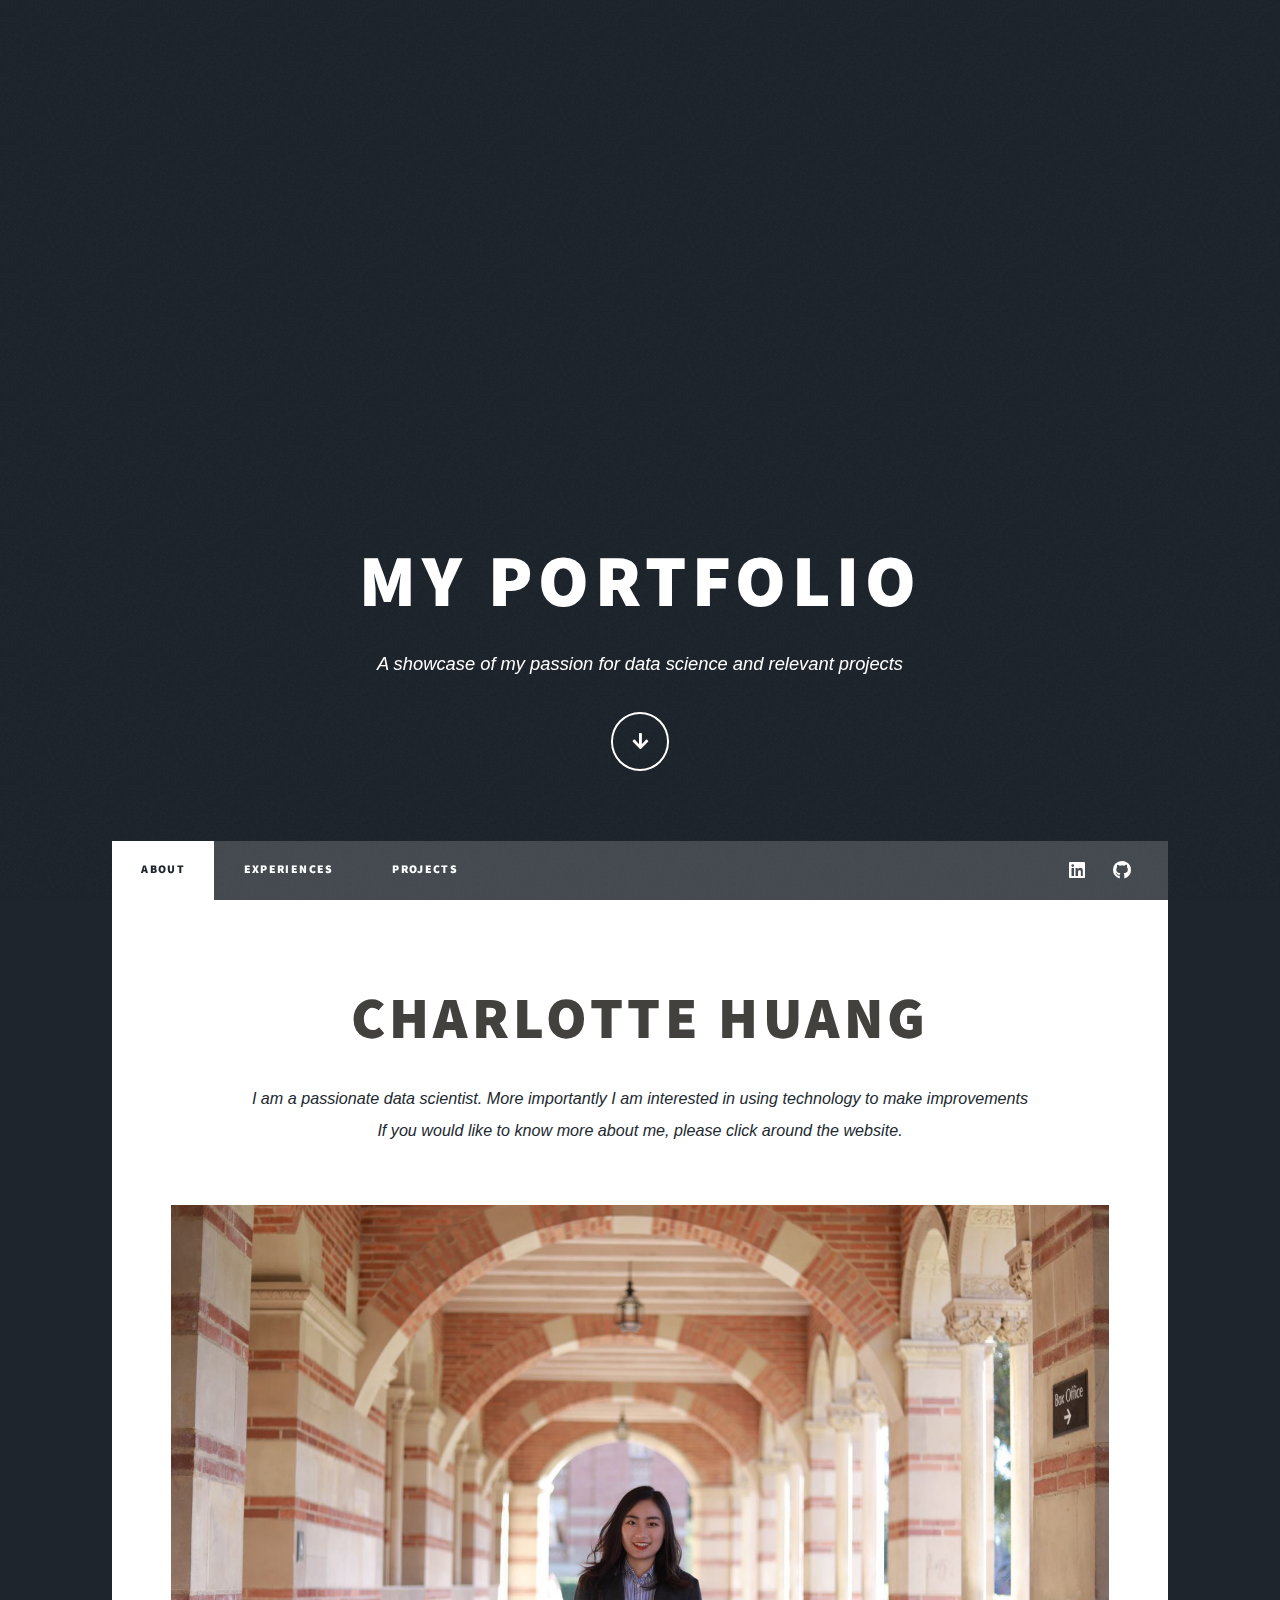
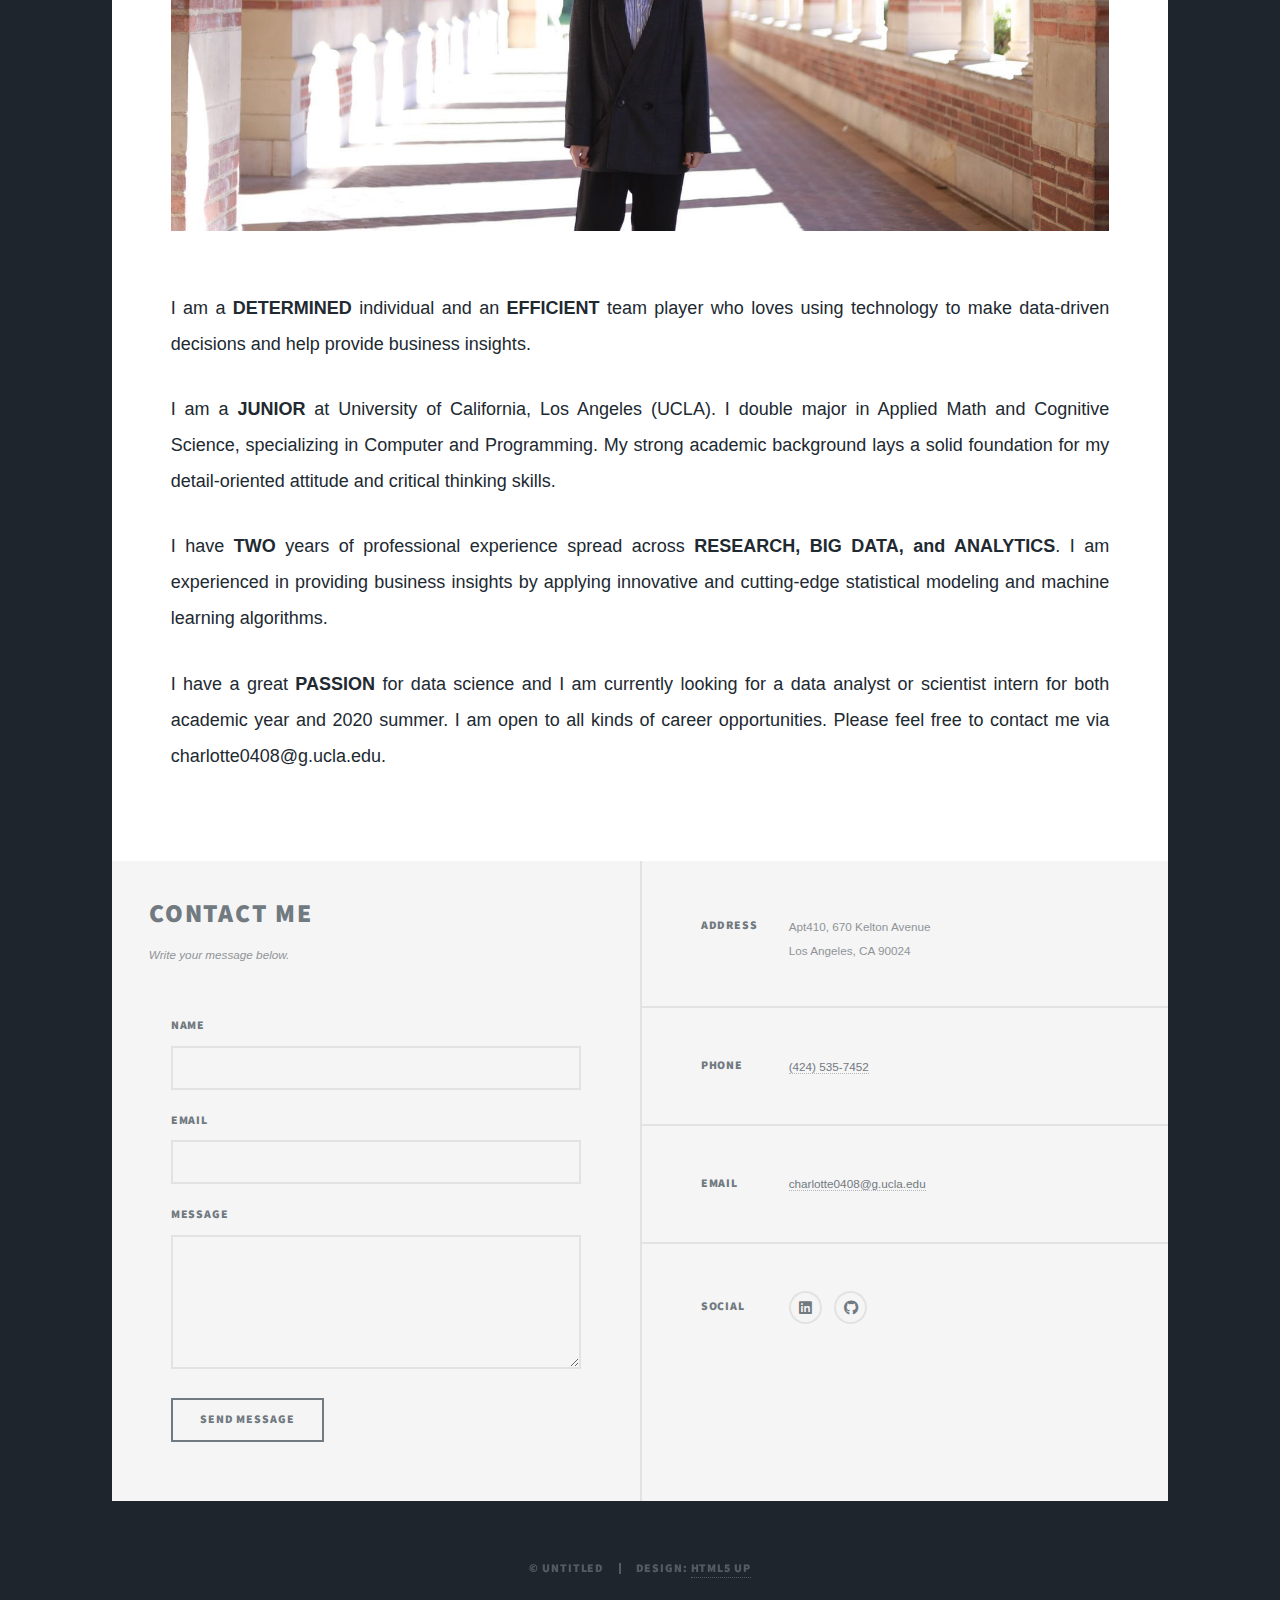
==== index.html @ 47ed9ef9 "Add files via upload" ====
<!DOCTYPE HTML>
<!--
	Massively by HTML5 UP
	html5up.net | @ajlkn
	Free for personal and commercial use under the CCA 3.0 license (html5up.net/license)
-->
<html>
	<head>
		<title>Resume by Charlotte Huang</title>
		<meta charset="utf-8" />
		<meta name="viewport" content="width=device-width, initial-scale=1, user-scalable=no" />
		<link rel="stylesheet" href="assets/css/main.css" />
		<noscript><link rel="stylesheet" href="assets/css/noscript.css" /></noscript>
	</head>
	<body class="is-preload">

		<!-- Wrapper -->
        <div id="wrapper" class="fade-in">

            <!-- Intro -->
            <div id="intro">
                <h1>My Portfolio</h1>
                <p>A showcase of my passion for data science and relevant projects </p>
                <ul class="actions">
                    <li><a href="#header" class="button icon solid solo fa-arrow-down scrolly">Continue</a></li>
                </ul>
            </div>

            <!-- Header -->
            <header id="header">
                <a href="index.html" class="logo">Resume</a>
            </header>

            <!-- Nav -->
            <nav id="nav">
                <ul class="links">
                    <li class="active"><a href="index.html">About</a></li>
                    <li><a href="elements.html">Experiences</a></li>
                    <li><a href="generic.html">Projects</a></li>
                </ul>
                <ul class="icons">
                    <li><a href="https://www.linkedin.com/in/yihuan-huang-017616161/" class="icon brands fa-linkedin"><span class="label">LinkedIn</span></a></li>
                    <li><a href="https://github.com/charlotte0408" class="icon brands fa-github"><span class="label">GitHub</span></a></li>
                </ul>
            </nav>

            <!-- Main -->
                <div id="main">
                    
                    <!-- Post -->
                        <section class="post">
                            <header class="major">
                                <h1>Charlotte Huang</h1>
                                <p>I am a passionate data scientist. More importantly I am interested in using technology to make improvements<br />
                                If you would like to know more about me, please click around the website.
                                </p>
                                            
                            </header>
                            <div class="image main"><img src="images/pic01.jpg" alt="" /></div>
                            <p>I am a <strong>DETERMINED</strong> individual and an <strong>EFFICIENT</strong> team player who loves using technology to make data-driven decisions and help provide business insights.</p>
                            <p>I am a <strong>JUNIOR</strong> at University of California, Los Angeles (UCLA). I double major in Applied Math and Cognitive Science, specializing in Computer and Programming. My strong academic background lays a solid foundation for my detail-oriented attitude and critical thinking skills.</p>                     
                            <p>I have <strong>TWO</strong> years of professional experience spread across <strong>RESEARCH, BIG DATA, and ANALYTICS</strong>. I am experienced in providing business insights by applying innovative and cutting-edge statistical modeling and machine learning algorithms.</p>
                            <p>I have a great <strong>PASSION</strong> for data science and I am currently looking for a data analyst or scientist intern for both academic year and 2020 summer. I am open to all kinds of career opportunities. Please feel free to contact me via charlotte0408@g.ucla.edu.</p>
                        </section>

            </div>

				<!-- Footer -->
					<footer id="footer">
						<section>
							<form method="post" action="#">
								<div class="fields">
                                    <header>
                                        <h2>Contact Me</h2>
                                        <p>Write your message below.</p>
                                    </header>
									<div class="field">
										<label for="name">Name</label>
										<input type="text" name="name" id="name" />
									</div>
									<div class="field">
										<label for="email">Email</label>
										<input type="text" name="email" id="email" />
									</div>
									<div class="field">
										<label for="message">Message</label>
										<textarea name="message" id="message" rows="3"></textarea>
									</div>
								</div>
								<ul class="actions">
									<li><input type="submit" value="Send Message" /></li>
								</ul>
							</form>
						</section>
						<section class="split contact">
							<section class="alt">
								<h3>Address</h3>
								<p>Apt410, 670 Kelton Avenue<br />
								Los Angeles, CA 90024</p>
							</section>
							<section>
								<h3>Phone</h3>
								<p><a href="#">(424) 535-7452</a></p>
							</section>
							<section>
								<h3>Email</h3>
								<p><a href="#">charlotte0408@g.ucla.edu</a></p>
							</section>
							<section>
								<h3>Social</h3>
								<ul class="icons alt">
									<li><a href="https://www.linkedin.com/in/yihuan-huang-017616161/" class="icon brands fa-linkedin"><span class="label">LinkedIn</span></a></li>
									<li><a href="https://github.com/charlotte0408" class="icon brands alt fa-github"><span class="label">GitHub</span></a></li>
								</ul>
							</section>
						</section>
					</footer>

				<!-- Copyright -->
					<div id="copyright">
						<ul><li>&copy; Untitled</li><li>Design: <a href="https://html5up.net">HTML5 UP</a></li></ul>
					</div>

			</div>

		<!-- Scripts -->
			<script src="assets/js/jquery.min.js"></script>
			<script src="assets/js/jquery.scrollex.min.js"></script>
			<script src="assets/js/jquery.scrolly.min.js"></script>
			<script src="assets/js/browser.min.js"></script>
			<script src="assets/js/breakpoints.min.js"></script>
			<script src="assets/js/util.js"></script>
			<script src="assets/js/main.js"></script>

	</body>
</html>
---- assets/css/main.css ----
@import url(fontawesome-all.min.css);
@import url("https://fonts.googleapis.com/css?family=Merriweather:300,700,300italic,700italic|Source+Sans+Pro:900");

/*
	Massively by HTML5 UP
	html5up.net | @ajlkn
	Free for personal and commercial use under the CCA 3.0 license (html5up.net/license)
*/

html, body, div, span, applet, object,
iframe, h1, h2, h3, h4, h5, h6, p, blockquote,
pre, a, abbr, acronym, address, big, cite,
code, del, dfn, em, img, ins, kbd, q, s, samp,
small, strike, strong, sub, sup, tt, var, b,
u, i, center, dl, dt, dd, ol, ul, li, fieldset,
form, label, legend, table, caption, tbody,
tfoot, thead, tr, th, td, article, aside,
canvas, details, embed, figure, figcaption,
footer, header, hgroup, menu, nav, output, ruby,
section, summary, time, mark, audio, video {
	margin: 0;
	padding: 0;
	border: 0;
	font-size: 100%;
	font: inherit;
	vertical-align: baseline;}

article, aside, details, figcaption, figure,
footer, header, hgroup, menu, nav, section {
	display: block;}

body {
	line-height: 1;
}

ol, ul {
	list-style: none;
}

blockquote, q {
	quotes: none;
}

	blockquote:before, blockquote:after, q:before, q:after {
		content: '';
		content: none;
	}

table {
	border-collapse: collapse;
	border-spacing: 0;
}

body {
	-webkit-text-size-adjust: none;
}

mark {
	background-color: transparent;
	color: inherit;
}

input::-moz-focus-inner {
	border: 0;
	padding: 0;
}

input, select, textarea {
	-moz-appearance: none;
	-webkit-appearance: none;
	-ms-appearance: none;
	appearance: none;
}

/* Basic */

	@-ms-viewport {
		width: device-width;
	}

	body {
		-ms-overflow-style: scrollbar;
	}

	@media screen and (max-width: 480px) {

		html, body {
			min-width: 320px;
		}

	}

	html {
		box-sizing: border-box;
	}

	*, *:before, *:after {
		box-sizing: inherit;
	}

	body {
		background-color: #1e252d;
	}

		body.is-preload *, body.is-preload *:before, body.is-preload *:after {
			-moz-animation: none !important;
			-webkit-animation: none !important;
			-ms-animation: none !important;
			animation: none !important;
			-moz-transition: none !important;
			-webkit-transition: none !important;
			-ms-transition: none !important;
			transition: none !important;
		}

/* Type */

	html {
		font-size: 18pt;
        font-family: 'sans-serif'
	}

		@media screen and (max-width: 1680px) {

			html {
				font-size: 12pt;
			}

		}

		@media screen and (max-width: 1280px) {

			html {
				font-size: 11pt;
			}

		}

		@media screen and (max-width: 360px) {

			html {
				font-size: 10pt;
			}

		}

	body {
		color: #212931;
	}

body, input, select, textarea {
    font-family: 'Trebuchet MS', 'Lucida Sans Unicode', 'Lucida Grande', 'Lucida Sans', Arial, sans-serif;
    font-weight: 300;
    font-size: large;
    line-height: 2
}

	a {
		-moz-transition: color 0.2s ease-in-out, background-color 0.2s ease-in-out, border-color 0.2s ease-in-out, box-shadow 0.2s ease-in-out;
		-webkit-transition: color 0.2s ease-in-out, background-color 0.2s ease-in-out, border-color 0.2s ease-in-out, box-shadow 0.2s ease-in-out;
		-ms-transition: color 0.2s ease-in-out, background-color 0.2s ease-in-out, border-color 0.2s ease-in-out, box-shadow 0.2s ease-in-out;
		transition: color 0.2s ease-in-out, background-color 0.2s ease-in-out, border-color 0.2s ease-in-out, box-shadow 0.2s ease-in-out;
		border-bottom: dotted 1px;
		text-decoration: none;
	}

		a:hover {
			border-bottom-color: transparent;
		}

	strong, b {
		font-weight: 600;
	}

	em, i {
		font-style: italic;
	}

	p {
		text-align: justify;
		margin: 0 0 2rem 0;
	}

	h1, h2, h3, h4, h5, h6 {
		font-family: "Source Sans Pro", Helvetica, sans-serif;
		font-weight: 900;
		line-height: 1;
		letter-spacing: 0.075em;
		text-transform: uppercase;
		margin: 0 0 1rem 0;
	}

		h1 a, h2 a, h3 a, h4 a, h5 a, h6 a {
			border-bottom: 0;
			color: inherit;
			text-decoration: none;
		}

	h1 {
		font-size: 4rem;
		line-height: 1.1;
		margin: 0 0 2rem 0;
	}

	h2 {
		font-size: 1.75rem;
		line-height: 1.3;
		margin: 0 0 1.5rem 0;
	}

    h3 {
        font-size: 1.25rem;
        margin: 0 0 1.5rem 0;
    }

	h4 {
		font-size: 1rem;
	}

	h5 {
		font-size: 0.9rem;
	}

	h6 {
		font-size: 0.8rem;
	}

	sub {
		font-size: 0.8rem;
		position: relative;
		top: 0.5rem;
	}

	sup {
		font-size: 0.8rem;
		position: relative;
		top: -0.5rem;
	}

	blockquote {
		border-left: solid 4px;
		font-style: italic;
		margin: 0 0 2rem 0;
		padding: 0.5rem 0 0.5rem 2rem;
	}

	code {
		border: solid 2px;
		font-family: "Courier New", monospace;
		font-size: 0.9rem;
		margin: 0 0.25rem;
		padding: 0.25rem 0.65rem;
	}

	pre {
		-webkit-overflow-scrolling: touch;
		font-family: "Courier New", monospace;
		font-size: 0.9rem;
		margin: 0 0 2rem 0;
	}

		pre code {
			display: block;
			line-height: 1.75;
			padding: 1rem 1.5rem;
			overflow-x: auto;
		}

	hr {
		border: 0;
		border-bottom: solid 2px;
		margin: 3rem 0;
	}

		hr.major {
			margin: 5rem 0;
		}

	.align-left {
		text-align: left;
	}

	.align-center {
		text-align: center;
	}

	.align-right {
		text-align: right;
	}

	input, select, textarea {
		color: #212931;
	}

	a {
		color: #212931;
		border-bottom-color: rgba(33, 41, 49, 0.5);
	}

		a:hover {
			border-bottom-color: transparent;
			color: #18bfef !important;
		}

	strong, b {
		color: #212931;
	}

	h1, h2, h3, h4, h5, h6 {
		color: #212931;
	}
blockquote {
    border-left-color: #eeeeee
}

	code {
		background: rgba(220, 220, 220, 0.25);
		border-color: #eeeeee;
	}

	hr {
		border-bottom-color: #eeeeee;
	}

/* Row */

	.row {
		display: flex;
		flex-wrap: wrap;
		box-sizing: border-box;
		align-items: stretch;
	}

		.row > * {
			box-sizing: border-box;
		}

		.row.gtr-uniform > * > :last-child {
			margin-bottom: 0;
		}

		.row.aln-left {
			justify-content: flex-start;
		}

		.row.aln-center {
			justify-content: center;
		}

		.row.aln-right {
			justify-content: flex-end;
		}

		.row.aln-top {
			align-items: flex-start;
		}

		.row.aln-middle {
			align-items: center;
		}

		.row.aln-bottom {
			align-items: flex-end;
		}

		.row > .imp {
			order: -1;
		}

		.row > .col-1 {
			width: 8.33333%;
		}

		.row > .off-1 {
			margin-left: 8.33333%;
		}

		.row > .col-2 {
			width: 16.66667%;
		}

		.row > .off-2 {
			margin-left: 16.66667%;
		}

		.row > .col-3 {
			width: 25%;
		}

		.row > .off-3 {
			margin-left: 25%;
		}

		.row > .col-4 {
			width: 33.33333%;
		}

		.row > .off-4 {
			margin-left: 33.33333%;
		}

		.row > .col-5 {
			width: 41.66667%;
		}

		.row > .off-5 {
			margin-left: 41.66667%;
		}

		.row > .col-6 {
			width: 50%;
		}

		.row > .off-6 {
			margin-left: 50%;
		}

		.row > .col-7 {
			width: 58.33333%;
		}

		.row > .off-7 {
			margin-left: 58.33333%;
		}

		.row > .col-8 {
			width: 66.66667%;
		}

		.row > .off-8 {
			margin-left: 66.66667%;
		}

		.row > .col-9 {
			width: 75%;
		}

		.row > .off-9 {
			margin-left: 75%;
		}

		.row > .col-10 {
			width: 83.33333%;
		}

		.row > .off-10 {
			margin-left: 83.33333%;
		}

		.row > .col-11 {
			width: 91.66667%;
		}

		.row > .off-11 {
			margin-left: 91.66667%;
		}

		.row > .col-12 {
			width: 100%;
		}

		.row > .off-12 {
			margin-left: 100%;
		}

		.row.gtr-0 {
			margin-top: 0;
			margin-left: 0rem;
		}

			.row.gtr-0 > * {
				padding: 0 0 0 0rem;
			}

			.row.gtr-0.gtr-uniform {
				margin-top: 0rem;
			}

				.row.gtr-0.gtr-uniform > * {
					padding-top: 0rem;
				}

		.row.gtr-25 {
			margin-top: 0;
			margin-left: -0.375rem;
		}

			.row.gtr-25 > * {
				padding: 0 0 0 0.375rem;
			}

			.row.gtr-25.gtr-uniform {
				margin-top: -0.375rem;
			}

				.row.gtr-25.gtr-uniform > * {
					padding-top: 0.375rem;
				}

		.row.gtr-50 {
			margin-top: 0;
			margin-left: -0.75rem;
		}

			.row.gtr-50 > * {
				padding: 0 0 0 0.75rem;
			}

			.row.gtr-50.gtr-uniform {
				margin-top: -0.75rem;
			}

				.row.gtr-50.gtr-uniform > * {
					padding-top: 0.75rem;
				}

		.row {
			margin-top: 0;
			margin-left: -1.5rem;
		}

			.row > * {
				padding: 0 0 0 1.5rem;
			}

			.row.gtr-uniform {
				margin-top: -1.5rem;
			}

				.row.gtr-uniform > * {
					padding-top: 1.5rem;
				}

		.row.gtr-150 {
			margin-top: 0;
			margin-left: -2.25rem;
		}

			.row.gtr-150 > * {
				padding: 0 0 0 2.25rem;
			}

			.row.gtr-150.gtr-uniform {
				margin-top: -2.25rem;
			}

				.row.gtr-150.gtr-uniform > * {
					padding-top: 2.25rem;
				}

		.row.gtr-200 {
			margin-top: 0;
			margin-left: -3rem;
		}

			.row.gtr-200 > * {
				padding: 0 0 0 3rem;
			}

			.row.gtr-200.gtr-uniform {
				margin-top: -3rem;
			}

				.row.gtr-200.gtr-uniform > * {
					padding-top: 3rem;
				}

		@media screen and (max-width: 1680px) {

			.row {
				display: flex;
				flex-wrap: wrap;
				box-sizing: border-box;
				align-items: stretch;
			}

				.row > * {
					box-sizing: border-box;
				}

				.row.gtr-uniform > * > :last-child {
					margin-bottom: 0;
				}

				.row.aln-left {
					justify-content: flex-start;
				}

				.row.aln-center {
					justify-content: center;
				}

				.row.aln-right {
					justify-content: flex-end;
				}

				.row.aln-top {
					align-items: flex-start;
				}

				.row.aln-middle {
					align-items: center;
				}

				.row.aln-bottom {
					align-items: flex-end;
				}

				.row > .imp-xlarge {
					order: -1;
				}

				.row > .col-1-xlarge {
					width: 8.33333%;
				}

				.row > .off-1-xlarge {
					margin-left: 8.33333%;
				}

				.row > .col-2-xlarge {
					width: 16.66667%;
				}

				.row > .off-2-xlarge {
					margin-left: 16.66667%;
				}

				.row > .col-3-xlarge {
					width: 25%;
				}

				.row > .off-3-xlarge {
					margin-left: 25%;
				}

				.row > .col-4-xlarge {
					width: 33.33333%;
				}

				.row > .off-4-xlarge {
					margin-left: 33.33333%;
				}

				.row > .col-5-xlarge {
					width: 41.66667%;
				}

				.row > .off-5-xlarge {
					margin-left: 41.66667%;
				}

				.row > .col-6-xlarge {
					width: 50%;
				}

				.row > .off-6-xlarge {
					margin-left: 50%;
				}

				.row > .col-7-xlarge {
					width: 58.33333%;
				}

				.row > .off-7-xlarge {
					margin-left: 58.33333%;
				}

				.row > .col-8-xlarge {
					width: 66.66667%;
				}

				.row > .off-8-xlarge {
					margin-left: 66.66667%;
				}

				.row > .col-9-xlarge {
					width: 75%;
				}

				.row > .off-9-xlarge {
					margin-left: 75%;
				}

				.row > .col-10-xlarge {
					width: 83.33333%;
				}

				.row > .off-10-xlarge {
					margin-left: 83.33333%;
				}

				.row > .col-11-xlarge {
					width: 91.66667%;
				}

				.row > .off-11-xlarge {
					margin-left: 91.66667%;
				}

				.row > .col-12-xlarge {
					width: 100%;
				}

				.row > .off-12-xlarge {
					margin-left: 100%;
				}

				.row.gtr-0 {
					margin-top: 0;
					margin-left: 0rem;
				}

					.row.gtr-0 > * {
						padding: 0 0 0 0rem;
					}

					.row.gtr-0.gtr-uniform {
						margin-top: 0rem;
					}

						.row.gtr-0.gtr-uniform > * {
							padding-top: 0rem;
						}

				.row.gtr-25 {
					margin-top: 0;
					margin-left: -0.375rem;
				}

					.row.gtr-25 > * {
						padding: 0 0 0 0.375rem;
					}

					.row.gtr-25.gtr-uniform {
						margin-top: -0.375rem;
					}

						.row.gtr-25.gtr-uniform > * {
							padding-top: 0.375rem;
						}

				.row.gtr-50 {
					margin-top: 0;
					margin-left: -0.75rem;
				}

					.row.gtr-50 > * {
						padding: 0 0 0 0.75rem;
					}

					.row.gtr-50.gtr-uniform {
						margin-top: -0.75rem;
					}

						.row.gtr-50.gtr-uniform > * {
							padding-top: 0.75rem;
						}

				.row {
					margin-top: 0;
					margin-left: -1.5rem;
				}

					.row > * {
						padding: 0 0 0 1.5rem;
					}

					.row.gtr-uniform {
						margin-top: -1.5rem;
					}

						.row.gtr-uniform > * {
							padding-top: 1.5rem;
						}

				.row.gtr-150 {
					margin-top: 0;
					margin-left: -2.25rem;
				}

					.row.gtr-150 > * {
						padding: 0 0 0 2.25rem;
					}

					.row.gtr-150.gtr-uniform {
						margin-top: -2.25rem;
					}

						.row.gtr-150.gtr-uniform > * {
							padding-top: 2.25rem;
						}

				.row.gtr-200 {
					margin-top: 0;
					margin-left: -3rem;
				}

					.row.gtr-200 > * {
						padding: 0 0 0 3rem;
					}

					.row.gtr-200.gtr-uniform {
						margin-top: -3rem;
					}

						.row.gtr-200.gtr-uniform > * {
							padding-top: 3rem;
						}

		}

		@media screen and (max-width: 1280px) {

			.row {
				display: flex;
				flex-wrap: wrap;
				box-sizing: border-box;
				align-items: stretch;
			}

				.row > * {
					box-sizing: border-box;
				}

				.row.gtr-uniform > * > :last-child {
					margin-bottom: 0;
				}

				.row.aln-left {
					justify-content: flex-start;
				}

				.row.aln-center {
					justify-content: center;
				}

				.row.aln-right {
					justify-content: flex-end;
				}

				.row.aln-top {
					align-items: flex-start;
				}

				.row.aln-middle {
					align-items: center;
				}

				.row.aln-bottom {
					align-items: flex-end;
				}

				.row > .imp-large {
					order: -1;
				}

				.row > .col-1-large {
					width: 8.33333%;
				}

				.row > .off-1-large {
					margin-left: 8.33333%;
				}

				.row > .col-2-large {
					width: 16.66667%;
				}

				.row > .off-2-large {
					margin-left: 16.66667%;
				}

				.row > .col-3-large {
					width: 25%;
				}

				.row > .off-3-large {
					margin-left: 25%;
				}

				.row > .col-4-large {
					width: 33.33333%;
				}

				.row > .off-4-large {
					margin-left: 33.33333%;
				}

				.row > .col-5-large {
					width: 41.66667%;
				}

				.row > .off-5-large {
					margin-left: 41.66667%;
				}

				.row > .col-6-large {
					width: 50%;
				}

				.row > .off-6-large {
					margin-left: 50%;
				}

				.row > .col-7-large {
					width: 58.33333%;
				}

				.row > .off-7-large {
					margin-left: 58.33333%;
				}

				.row > .col-8-large {
					width: 66.66667%;
				}

				.row > .off-8-large {
					margin-left: 66.66667%;
				}

				.row > .col-9-large {
					width: 75%;
				}

				.row > .off-9-large {
					margin-left: 75%;
				}

				.row > .col-10-large {
					width: 83.33333%;
				}

				.row > .off-10-large {
					margin-left: 83.33333%;
				}

				.row > .col-11-large {
					width: 91.66667%;
				}

				.row > .off-11-large {
					margin-left: 91.66667%;
				}

				.row > .col-12-large {
					width: 100%;
				}

				.row > .off-12-large {
					margin-left: 100%;
				}

				.row.gtr-0 {
					margin-top: 0;
					margin-left: 0rem;
				}

					.row.gtr-0 > * {
						padding: 0 0 0 0rem;
					}

					.row.gtr-0.gtr-uniform {
						margin-top: 0rem;
					}

						.row.gtr-0.gtr-uniform > * {
							padding-top: 0rem;
						}

				.row.gtr-25 {
					margin-top: 0;
					margin-left: -0.375rem;
				}

					.row.gtr-25 > * {
						padding: 0 0 0 0.375rem;
					}

					.row.gtr-25.gtr-uniform {
						margin-top: -0.375rem;
					}

						.row.gtr-25.gtr-uniform > * {
							padding-top: 0.375rem;
						}

				.row.gtr-50 {
					margin-top: 0;
					margin-left: -0.75rem;
				}

					.row.gtr-50 > * {
						padding: 0 0 0 0.75rem;
					}

					.row.gtr-50.gtr-uniform {
						margin-top: -0.75rem;
					}

						.row.gtr-50.gtr-uniform > * {
							padding-top: 0.75rem;
						}

				.row {
					margin-top: 0;
					margin-left: -1.5rem;
				}

					.row > * {
						padding: 0 0 0 1.5rem;
					}

					.row.gtr-uniform {
						margin-top: -1.5rem;
					}

						.row.gtr-uniform > * {
							padding-top: 1.5rem;
						}

				.row.gtr-150 {
					margin-top: 0;
					margin-left: -2.25rem;
				}

					.row.gtr-150 > * {
						padding: 0 0 0 2.25rem;
					}

					.row.gtr-150.gtr-uniform {
						margin-top: -2.25rem;
					}

						.row.gtr-150.gtr-uniform > * {
							padding-top: 2.25rem;
						}

				.row.gtr-200 {
					margin-top: 0;
					margin-left: -3rem;
				}

					.row.gtr-200 > * {
						padding: 0 0 0 3rem;
					}

					.row.gtr-200.gtr-uniform {
						margin-top: -3rem;
					}

						.row.gtr-200.gtr-uniform > * {
							padding-top: 3rem;
						}

		}

		@media screen and (max-width: 980px) {

			.row {
				display: flex;
				flex-wrap: wrap;
				box-sizing: border-box;
				align-items: stretch;
			}

				.row > * {
					box-sizing: border-box;
				}

				.row.gtr-uniform > * > :last-child {
					margin-bottom: 0;
				}

				.row.aln-left {
					justify-content: flex-start;
				}

				.row.aln-center {
					justify-content: center;
				}

				.row.aln-right {
					justify-content: flex-end;
				}

				.row.aln-top {
					align-items: flex-start;
				}

				.row.aln-middle {
					align-items: center;
				}

				.row.aln-bottom {
					align-items: flex-end;
				}

				.row > .imp-medium {
					order: -1;
				}

				.row > .col-1-medium {
					width: 8.33333%;
				}

				.row > .off-1-medium {
					margin-left: 8.33333%;
				}

				.row > .col-2-medium {
					width: 16.66667%;
				}

				.row > .off-2-medium {
					margin-left: 16.66667%;
				}

				.row > .col-3-medium {
					width: 25%;
				}

				.row > .off-3-medium {
					margin-left: 25%;
				}

				.row > .col-4-medium {
					width: 33.33333%;
				}

				.row > .off-4-medium {
					margin-left: 33.33333%;
				}

				.row > .col-5-medium {
					width: 41.66667%;
				}

				.row > .off-5-medium {
					margin-left: 41.66667%;
				}

				.row > .col-6-medium {
					width: 50%;
				}

				.row > .off-6-medium {
					margin-left: 50%;
				}

				.row > .col-7-medium {
					width: 58.33333%;
				}

				.row > .off-7-medium {
					margin-left: 58.33333%;
				}

				.row > .col-8-medium {
					width: 66.66667%;
				}

				.row > .off-8-medium {
					margin-left: 66.66667%;
				}

				.row > .col-9-medium {
					width: 75%;
				}

				.row > .off-9-medium {
					margin-left: 75%;
				}

				.row > .col-10-medium {
					width: 83.33333%;
				}

				.row > .off-10-medium {
					margin-left: 83.33333%;
				}

				.row > .col-11-medium {
					width: 91.66667%;
				}

				.row > .off-11-medium {
					margin-left: 91.66667%;
				}

				.row > .col-12-medium {
					width: 100%;
				}

				.row > .off-12-medium {
					margin-left: 100%;
				}

				.row.gtr-0 {
					margin-top: 0;
					margin-left: 0rem;
				}

					.row.gtr-0 > * {
						padding: 0 0 0 0rem;
					}

					.row.gtr-0.gtr-uniform {
						margin-top: 0rem;
					}

						.row.gtr-0.gtr-uniform > * {
							padding-top: 0rem;
						}

				.row.gtr-25 {
					margin-top: 0;
					margin-left: -0.375rem;
				}

					.row.gtr-25 > * {
						padding: 0 0 0 0.375rem;
					}

					.row.gtr-25.gtr-uniform {
						margin-top: -0.375rem;
					}

						.row.gtr-25.gtr-uniform > * {
							padding-top: 0.375rem;
						}

				.row.gtr-50 {
					margin-top: 0;
					margin-left: -0.75rem;
				}

					.row.gtr-50 > * {
						padding: 0 0 0 0.75rem;
					}

					.row.gtr-50.gtr-uniform {
						margin-top: -0.75rem;
					}

						.row.gtr-50.gtr-uniform > * {
							padding-top: 0.75rem;
						}

				.row {
					margin-top: 0;
					margin-left: -1.5rem;
				}

					.row > * {
						padding: 0 0 0 1.5rem;
					}

					.row.gtr-uniform {
						margin-top: -1.5rem;
					}

						.row.gtr-uniform > * {
							padding-top: 1.5rem;
						}

				.row.gtr-150 {
					margin-top: 0;
					margin-left: -2.25rem;
				}

					.row.gtr-150 > * {
						padding: 0 0 0 2.25rem;
					}

					.row.gtr-150.gtr-uniform {
						margin-top: -2.25rem;
					}

						.row.gtr-150.gtr-uniform > * {
							padding-top: 2.25rem;
						}

				.row.gtr-200 {
					margin-top: 0;
					margin-left: -3rem;
				}

					.row.gtr-200 > * {
						padding: 0 0 0 3rem;
					}

					.row.gtr-200.gtr-uniform {
						margin-top: -3rem;
					}

						.row.gtr-200.gtr-uniform > * {
							padding-top: 3rem;
						}

		}

		@media screen and (max-width: 736px) {

			.row {
				display: flex;
				flex-wrap: wrap;
				box-sizing: border-box;
				align-items: stretch;
			}

				.row > * {
					box-sizing: border-box;
				}

				.row.gtr-uniform > * > :last-child {
					margin-bottom: 0;
				}

				.row.aln-left {
					justify-content: flex-start;
				}

				.row.aln-center {
					justify-content: center;
				}

				.row.aln-right {
					justify-content: flex-end;
				}

				.row.aln-top {
					align-items: flex-start;
				}

				.row.aln-middle {
					align-items: center;
				}

				.row.aln-bottom {
					align-items: flex-end;
				}

				.row > .imp-small {
					order: -1;
				}

				.row > .col-1-small {
					width: 8.33333%;
				}

				.row > .off-1-small {
					margin-left: 8.33333%;
				}

				.row > .col-2-small {
					width: 16.66667%;
				}

				.row > .off-2-small {
					margin-left: 16.66667%;
				}

				.row > .col-3-small {
					width: 25%;
				}

				.row > .off-3-small {
					margin-left: 25%;
				}

				.row > .col-4-small {
					width: 33.33333%;
				}

				.row > .off-4-small {
					margin-left: 33.33333%;
				}

				.row > .col-5-small {
					width: 41.66667%;
				}

				.row > .off-5-small {
					margin-left: 41.66667%;
				}

				.row > .col-6-small {
					width: 50%;
				}

				.row > .off-6-small {
					margin-left: 50%;
				}

				.row > .col-7-small {
					width: 58.33333%;
				}

				.row > .off-7-small {
					margin-left: 58.33333%;
				}

				.row > .col-8-small {
					width: 66.66667%;
				}

				.row > .off-8-small {
					margin-left: 66.66667%;
				}

				.row > .col-9-small {
					width: 75%;
				}

				.row > .off-9-small {
					margin-left: 75%;
				}

				.row > .col-10-small {
					width: 83.33333%;
				}

				.row > .off-10-small {
					margin-left: 83.33333%;
				}

				.row > .col-11-small {
					width: 91.66667%;
				}

				.row > .off-11-small {
					margin-left: 91.66667%;
				}

				.row > .col-12-small {
					width: 100%;
				}

				.row > .off-12-small {
					margin-left: 100%;
				}

				.row.gtr-0 {
					margin-top: 0;
					margin-left: 0rem;
				}

					.row.gtr-0 > * {
						padding: 0 0 0 0rem;
					}

					.row.gtr-0.gtr-uniform {
						margin-top: 0rem;
					}

						.row.gtr-0.gtr-uniform > * {
							padding-top: 0rem;
						}

				.row.gtr-25 {
					margin-top: 0;
					margin-left: -0.375rem;
				}

					.row.gtr-25 > * {
						padding: 0 0 0 0.375rem;
					}

					.row.gtr-25.gtr-uniform {
						margin-top: -0.375rem;
					}

						.row.gtr-25.gtr-uniform > * {
							padding-top: 0.375rem;
						}

				.row.gtr-50 {
					margin-top: 0;
					margin-left: -0.75rem;
				}

					.row.gtr-50 > * {
						padding: 0 0 0 0.75rem;
					}

					.row.gtr-50.gtr-uniform {
						margin-top: -0.75rem;
					}

						.row.gtr-50.gtr-uniform > * {
							padding-top: 0.75rem;
						}

				.row {
					margin-top: 0;
					margin-left: -1.5rem;
				}

					.row > * {
						padding: 0 0 0 1.5rem;
					}

					.row.gtr-uniform {
						margin-top: -1.5rem;
					}

						.row.gtr-uniform > * {
							padding-top: 1.5rem;
						}

				.row.gtr-150 {
					margin-top: 0;
					margin-left: -2.25rem;
				}

					.row.gtr-150 > * {
						padding: 0 0 0 2.25rem;
					}

					.row.gtr-150.gtr-uniform {
						margin-top: -2.25rem;
					}

						.row.gtr-150.gtr-uniform > * {
							padding-top: 2.25rem;
						}

				.row.gtr-200 {
					margin-top: 0;
					margin-left: -3rem;
				}

					.row.gtr-200 > * {
						padding: 0 0 0 3rem;
					}

					.row.gtr-200.gtr-uniform {
						margin-top: -3rem;
					}

						.row.gtr-200.gtr-uniform > * {
							padding-top: 3rem;
						}

		}

		@media screen and (max-width: 480px) {

			.row {
				display: flex;
				flex-wrap: wrap;
				box-sizing: border-box;
				align-items: stretch;
			}

				.row > * {
					box-sizing: border-box;
				}

				.row.gtr-uniform > * > :last-child {
					margin-bottom: 0;
				}

				.row.aln-left {
					justify-content: flex-start;
				}

				.row.aln-center {
					justify-content: center;
				}

				.row.aln-right {
					justify-content: flex-end;
				}

				.row.aln-top {
					align-items: flex-start;
				}

				.row.aln-middle {
					align-items: center;
				}

				.row.aln-bottom {
					align-items: flex-end;
				}

				.row > .imp-xsmall {
					order: -1;
				}

				.row > .col-1-xsmall {
					width: 8.33333%;
				}

				.row > .off-1-xsmall {
					margin-left: 8.33333%;
				}

				.row > .col-2-xsmall {
					width: 16.66667%;
				}

				.row > .off-2-xsmall {
					margin-left: 16.66667%;
				}

				.row > .col-3-xsmall {
					width: 25%;
				}

				.row > .off-3-xsmall {
					margin-left: 25%;
				}

				.row > .col-4-xsmall {
					width: 33.33333%;
				}

				.row > .off-4-xsmall {
					margin-left: 33.33333%;
				}

				.row > .col-5-xsmall {
					width: 41.66667%;
				}

				.row > .off-5-xsmall {
					margin-left: 41.66667%;
				}

				.row > .col-6-xsmall {
					width: 50%;
				}

				.row > .off-6-xsmall {
					margin-left: 50%;
				}

				.row > .col-7-xsmall {
					width: 58.33333%;
				}

				.row > .off-7-xsmall {
					margin-left: 58.33333%;
				}

				.row > .col-8-xsmall {
					width: 66.66667%;
				}

				.row > .off-8-xsmall {
					margin-left: 66.66667%;
				}

				.row > .col-9-xsmall {
					width: 75%;
				}

				.row > .off-9-xsmall {
					margin-left: 75%;
				}

				.row > .col-10-xsmall {
					width: 83.33333%;
				}

				.row > .off-10-xsmall {
					margin-left: 83.33333%;
				}

				.row > .col-11-xsmall {
					width: 91.66667%;
				}

				.row > .off-11-xsmall {
					margin-left: 91.66667%;
				}

				.row > .col-12-xsmall {
					width: 100%;
				}

				.row > .off-12-xsmall {
					margin-left: 100%;
				}

				.row.gtr-0 {
					margin-top: 0;
					margin-left: 0rem;
				}

					.row.gtr-0 > * {
						padding: 0 0 0 0rem;
					}

					.row.gtr-0.gtr-uniform {
						margin-top: 0rem;
					}

						.row.gtr-0.gtr-uniform > * {
							padding-top: 0rem;
						}

				.row.gtr-25 {
					margin-top: 0;
					margin-left: -0.375rem;
				}

					.row.gtr-25 > * {
						padding: 0 0 0 0.375rem;
					}

					.row.gtr-25.gtr-uniform {
						margin-top: -0.375rem;
					}

						.row.gtr-25.gtr-uniform > * {
							padding-top: 0.375rem;
						}

				.row.gtr-50 {
					margin-top: 0;
					margin-left: -0.75rem;
				}

					.row.gtr-50 > * {
						padding: 0 0 0 0.75rem;
					}

					.row.gtr-50.gtr-uniform {
						margin-top: -0.75rem;
					}

						.row.gtr-50.gtr-uniform > * {
							padding-top: 0.75rem;
						}

				.row {
					margin-top: 0;
					margin-left: -1.5rem;
				}

					.row > * {
						padding: 0 0 0 1.5rem;
					}

					.row.gtr-uniform {
						margin-top: -1.5rem;
					}

						.row.gtr-uniform > * {
							padding-top: 1.5rem;
						}

				.row.gtr-150 {
					margin-top: 0;
					margin-left: -2.25rem;
				}

					.row.gtr-150 > * {
						padding: 0 0 0 2.25rem;
					}

					.row.gtr-150.gtr-uniform {
						margin-top: -2.25rem;
					}

						.row.gtr-150.gtr-uniform > * {
							padding-top: 2.25rem;
						}

				.row.gtr-200 {
					margin-top: 0;
					margin-left: -3rem;
				}

					.row.gtr-200 > * {
						padding: 0 0 0 3rem;
					}

					.row.gtr-200.gtr-uniform {
						margin-top: -3rem;
					}

						.row.gtr-200.gtr-uniform > * {
							padding-top: 3rem;
						}

		}

		@media screen and (max-width: 360px) {

			.row {
				display: flex;
				flex-wrap: wrap;
				box-sizing: border-box;
				align-items: stretch;
			}

				.row > * {
					box-sizing: border-box;
				}

				.row.gtr-uniform > * > :last-child {
					margin-bottom: 0;
				}

				.row.aln-left {
					justify-content: flex-start;
				}

				.row.aln-center {
					justify-content: center;
				}

				.row.aln-right {
					justify-content: flex-end;
				}

				.row.aln-top {
					align-items: flex-start;
				}

				.row.aln-middle {
					align-items: center;
				}

				.row.aln-bottom {
					align-items: flex-end;
				}

				.row > .imp-xxsmall {
					order: -1;
				}

				.row > .col-1-xxsmall {
					width: 8.33333%;
				}

				.row > .off-1-xxsmall {
					margin-left: 8.33333%;
				}

				.row > .col-2-xxsmall {
					width: 16.66667%;
				}

				.row > .off-2-xxsmall {
					margin-left: 16.66667%;
				}

				.row > .col-3-xxsmall {
					width: 25%;
				}

				.row > .off-3-xxsmall {
					margin-left: 25%;
				}

				.row > .col-4-xxsmall {
					width: 33.33333%;
				}

				.row > .off-4-xxsmall {
					margin-left: 33.33333%;
				}

				.row > .col-5-xxsmall {
					width: 41.66667%;
				}

				.row > .off-5-xxsmall {
					margin-left: 41.66667%;
				}

				.row > .col-6-xxsmall {
					width: 50%;
				}

				.row > .off-6-xxsmall {
					margin-left: 50%;
				}

				.row > .col-7-xxsmall {
					width: 58.33333%;
				}

				.row > .off-7-xxsmall {
					margin-left: 58.33333%;
				}

				.row > .col-8-xxsmall {
					width: 66.66667%;
				}

				.row > .off-8-xxsmall {
					margin-left: 66.66667%;
				}

				.row > .col-9-xxsmall {
					width: 75%;
				}

				.row > .off-9-xxsmall {
					margin-left: 75%;
				}

				.row > .col-10-xxsmall {
					width: 83.33333%;
				}

				.row > .off-10-xxsmall {
					margin-left: 83.33333%;
				}

				.row > .col-11-xxsmall {
					width: 91.66667%;
				}

				.row > .off-11-xxsmall {
					margin-left: 91.66667%;
				}

				.row > .col-12-xxsmall {
					width: 100%;
				}

				.row > .off-12-xxsmall {
					margin-left: 100%;
				}

				.row.gtr-0 {
					margin-top: 0;
					margin-left: 0rem;
				}

					.row.gtr-0 > * {
						padding: 0 0 0 0rem;
					}

					.row.gtr-0.gtr-uniform {
						margin-top: 0rem;
					}

						.row.gtr-0.gtr-uniform > * {
							padding-top: 0rem;
						}

				.row.gtr-25 {
					margin-top: 0;
					margin-left: -0.375rem;
				}

					.row.gtr-25 > * {
						padding: 0 0 0 0.375rem;
					}

					.row.gtr-25.gtr-uniform {
						margin-top: -0.375rem;
					}

						.row.gtr-25.gtr-uniform > * {
							padding-top: 0.375rem;
						}

				.row.gtr-50 {
					margin-top: 0;
					margin-left: -0.75rem;
				}

					.row.gtr-50 > * {
						padding: 0 0 0 0.75rem;
					}

					.row.gtr-50.gtr-uniform {
						margin-top: -0.75rem;
					}

						.row.gtr-50.gtr-uniform > * {
							padding-top: 0.75rem;
						}

				.row {
					margin-top: 0;
					margin-left: -1.5rem;
				}

					.row > * {
						padding: 0 0 0 1.5rem;
					}

					.row.gtr-uniform {
						margin-top: -1.5rem;
					}

						.row.gtr-uniform > * {
							padding-top: 1.5rem;
						}

				.row.gtr-150 {
					margin-top: 0;
					margin-left: -2.25rem;
				}

					.row.gtr-150 > * {
						padding: 0 0 0 2.25rem;
					}

					.row.gtr-150.gtr-uniform {
						margin-top: -2.25rem;
					}

						.row.gtr-150.gtr-uniform > * {
							padding-top: 2.25rem;
						}

				.row.gtr-200 {
					margin-top: 0;
					margin-left: -3rem;
				}

					.row.gtr-200 > * {
						padding: 0 0 0 3rem;
					}

					.row.gtr-200.gtr-uniform {
						margin-top: -3rem;
					}

						.row.gtr-200.gtr-uniform > * {
							padding-top: 3rem;
						}

		}

/* Box */

	.box {
		border: solid 2px;
		margin-bottom: 2rem;
		padding: 1.5rem;
	}

		.box > :last-child,
		.box > :last-child > :last-child,
		.box > :last-child > :last-child > :last-child {
			margin-bottom: 0;
		}

		.box.alt {
			border: 0;
			border-radius: 0;
			padding: 0;
		}

	.box {
		border-color: #eeeeee;
	}

/* Button */

	input[type="submit"],
	input[type="reset"],
	input[type="button"],
	button,
	.button {
		-moz-appearance: none;
		-webkit-appearance: none;
		-ms-appearance: none;
		appearance: none;
		-moz-transition: background-color 0.2s ease-in-out, box-shadow 0.2s ease-in-out, color 0.2s ease-in-out;
		-webkit-transition: background-color 0.2s ease-in-out, box-shadow 0.2s ease-in-out, color 0.2s ease-in-out;
		-ms-transition: background-color 0.2s ease-in-out, box-shadow 0.2s ease-in-out, color 0.2s ease-in-out;
		transition: background-color 0.2s ease-in-out, box-shadow 0.2s ease-in-out, color 0.2s ease-in-out;
		border: 0;
		border-radius: 0;
		cursor: pointer;
		display: inline-block;
		font-family: "Source Sans Pro", Helvetica, sans-serif;
		font-size: 0.8rem;
		font-weight: 900;
		letter-spacing: 0.075em;
		height: 3rem;
		line-height: 3rem;
		padding: 0 2rem;
		text-align: center;
		text-decoration: none;
		text-transform: uppercase;
		white-space: nowrap;
	}

		input[type="submit"].icon:before,
		input[type="reset"].icon:before,
		input[type="button"].icon:before,
		button.icon:before,
		.button.icon:before {
			margin-right: 0.5rem;
		}

		input[type="submit"].icon.solo,
		input[type="reset"].icon.solo,
		input[type="button"].icon.solo,
		button.icon.solo,
		.button.icon.solo {
			position: relative;
			width: 4rem;
			height: 4rem;
			line-height: 4rem;
			border-radius: 4rem;
			text-indent: 4rem;
			overflow: hidden;
			padding: 0;
			white-space: nowrap;
		}

			input[type="submit"].icon.solo:before,
			input[type="reset"].icon.solo:before,
			input[type="button"].icon.solo:before,
			button.icon.solo:before,
			.button.icon.solo:before {
				position: absolute;
				display: block;
				top: 0;
				left: 0;
				width: inherit;
				height: inherit;
				line-height: inherit;
				font-size: 1.25rem;
				margin-right: 0;
				text-align: center;
				text-indent: 0;
			}

		input[type="submit"].fit,
		input[type="reset"].fit,
		input[type="button"].fit,
		button.fit,
		.button.fit {
			width: 100%;
		}

		input[type="submit"].small,
		input[type="reset"].small,
		input[type="button"].small,
		button.small,
		.button.small {
			font-size: 0.7rem;
			height: 2.5rem;
			line-height: 2.5rem;
			padding: 0 1.5rem;
		}

		input[type="submit"].large,
		input[type="reset"].large,
		input[type="button"].large,
		button.large,
		.button.large {
			font-size: 0.9rem;
			height: 3.5rem;
			line-height: 3.5rem;
			padding: 0 2.75rem;
		}

		@media screen and (max-width: 980px) {

			input[type="submit"],
			input[type="reset"],
			input[type="button"],
			button,
			.button {
				font-size: 0.9rem;
				height: 3.25rem;
				line-height: 3.25rem;
			}

				input[type="submit"].large,
				input[type="reset"].large,
				input[type="button"].large,
				button.large,
				.button.large {
					font-size: 1rem;
					height: 3.75rem;
					line-height: 3.75rem;
				}

		}

		input[type="submit"].disabled, input[type="submit"]:disabled,
		input[type="reset"].disabled,
		input[type="reset"]:disabled,
		input[type="button"].disabled,
		input[type="button"]:disabled,
		button.disabled,
		button:disabled,
		.button.disabled,
		.button:disabled {
			pointer-events: none;
			opacity: 0.25;
		}

	input[type="submit"],
	input[type="reset"],
	input[type="button"],
	button,
	.button {
		background-color: transparent;
		box-shadow: inset 0 0 0 2px #212931;
		color: #212931 !important;
	}

		input[type="submit"]:hover,
		input[type="reset"]:hover,
		input[type="button"]:hover,
		button:hover,
		.button:hover {
			box-shadow: inset 0 0 0 2px #18bfef;
			color: #18bfef !important;
		}

		input[type="submit"].primary,
		input[type="reset"].primary,
		input[type="button"].primary,
		button.primary,
		.button.primary {
			background-color: #212931;
			box-shadow: none;
			color: #ffffff !important;
		}

			input[type="submit"].primary:hover,
			input[type="reset"].primary:hover,
			input[type="button"].primary:hover,
			button.primary:hover,
			.button.primary:hover {
				background-color: #18bfef;
			}

/* Form */

	form {
		margin: 0 0 2rem 0;
	}

		form > :last-child {
			margin-bottom: 0;
		}

		form > .fields {
			display: -moz-flex;
			display: -webkit-flex;
			display: -ms-flex;
			display: flex;
			-moz-flex-wrap: wrap;
			-webkit-flex-wrap: wrap;
			-ms-flex-wrap: wrap;
			flex-wrap: wrap;
			width: calc(100% + 3rem);
			margin: -1.5rem 0 2rem -1.5rem;
		}

			form > .fields > .field {
				-moz-flex-grow: 0;
				-webkit-flex-grow: 0;
				-ms-flex-grow: 0;
				flex-grow: 0;
				-moz-flex-shrink: 0;
				-webkit-flex-shrink: 0;
				-ms-flex-shrink: 0;
				flex-shrink: 0;
				padding: 1.5rem 0 0 1.5rem;
				width: calc(100% - 1.5rem);
			}

				form > .fields > .field.half {
					width: calc(50% - 0.75rem);
				}

				form > .fields > .field.third {
					width: calc(100%/3 - 0.5rem);
				}

				form > .fields > .field.quarter {
					width: calc(25% - 0.375rem);
				}

		@media screen and (max-width: 480px) {

			form > .fields {
				width: calc(100% + 3rem);
				margin: -1.5rem 0 2rem -1.5rem;
			}

				form > .fields > .field {
					padding: 1.5rem 0 0 1.5rem;
					width: calc(100% - 1.5rem);
				}

					form > .fields > .field.half {
						width: calc(100% - 1.5rem);
					}

					form > .fields > .field.third {
						width: calc(100% - 1.5rem);
					}

					form > .fields > .field.quarter {
						width: calc(100% - 1.5rem);
					}

		}

	label {
		display: block;
		font-family: "Source Sans Pro", Helvetica, sans-serif;
		font-weight: 900;
		line-height: 1.5;
		letter-spacing: 0.075em;
		font-size: 0.8rem;
		text-transform: uppercase;
		margin: 0 0 0.75rem 0;
	}

		@media screen and (max-width: 980px) {

			label {
				font-size: 0.9rem;
			}

		}

	input[type="text"],
	input[type="password"],
	input[type="email"],
	select,
	textarea {
		-moz-appearance: none;
		-webkit-appearance: none;
		-ms-appearance: none;
		appearance: none;
		background: transparent;
		border-radius: 0;
		border: solid 2px;
		color: inherit;
		display: block;
		outline: 0;
		padding: 0 1rem;
		text-decoration: none;
		width: 100%;
	}

		input[type="text"]:invalid,
		input[type="password"]:invalid,
		input[type="email"]:invalid,
		select:invalid,
		textarea:invalid {
			box-shadow: none;
		}

	select {
		background-size: 1.25rem;
		background-repeat: no-repeat;
		background-position: calc(100% - 1rem) center;
		height: 3rem;
		padding-right: 3rem;
		text-overflow: ellipsis;
	}

		select:focus::-ms-value {
			background-color: transparent;
		}

		select::-ms-expand {
			display: none;
		}

	input[type="text"],
	input[type="password"],
	input[type="email"],
	select {
		height: 3rem;
	}

	textarea {
		padding: 0.75rem 1rem;
	}

	input[type="checkbox"],
	input[type="radio"] {
		-moz-appearance: none;
		-webkit-appearance: none;
		-ms-appearance: none;
		appearance: none;
		display: block;
		float: left;
		margin-right: -2rem;
		opacity: 0;
		width: 1rem;
		z-index: -1;
	}

		input[type="checkbox"] + label,
		input[type="radio"] + label {
			text-decoration: none;
			cursor: pointer;
			display: inline-block;
			font-size: 1rem;
			letter-spacing: 0;
			font-family: "Merriweather", Georgia, serif;
			text-transform: none;
			font-weight: 300;
			padding-left: 2.8rem;
			padding-right: 1rem;
			position: relative;
		}

			input[type="checkbox"] + label:before,
			input[type="radio"] + label:before {
				-moz-osx-font-smoothing: grayscale;
				-webkit-font-smoothing: antialiased;
				display: inline-block;
				font-style: normal;
				font-variant: normal;
				text-rendering: auto;
				line-height: 1;
				text-transform: none !important;
				font-family: 'Font Awesome 5 Free';
				font-weight: 900;
			}

			input[type="checkbox"] + label:before,
			input[type="radio"] + label:before {
				border-radius: 0;
				border: solid 2px;
				content: '';
				display: inline-block;
				font-size: 0.8rem;
				height: 1.8rem;
				left: 0;
				line-height: 1.65rem;
				position: absolute;
				text-align: center;
				top: -0.125rem;
				width: 1.8rem;
			}

		input[type="checkbox"]:checked + label:before,
		input[type="radio"]:checked + label:before {
			content: '\f00c';
		}

	input[type="checkbox"] + label:before {
		border-radius: 0;
	}

	input[type="radio"] + label:before {
		border-radius: 100%;
	}

	::-webkit-input-placeholder {
		opacity: 1.0;
	}

	:-moz-placeholder {
		opacity: 1.0;
	}

	::-moz-placeholder {
		opacity: 1.0;
	}

	:-ms-input-placeholder {
		opacity: 1.0;
	}

	label {
		color: #212931;
	}

	input[type="text"],
	input[type="password"],
	input[type="email"],
	select,
	textarea {
		border-color: #eeeeee;
	}

		input[type="text"]:focus,
		input[type="password"]:focus,
		input[type="email"]:focus,
		select:focus,
		textarea:focus {
			border-color: #18bfef;
		}

	select {
		background-image: url("data:image/svg+xml;charset=utf8,%3Csvg xmlns='http://www.w3.org/2000/svg' width='40' height='40' preserveAspectRatio='none' viewBox='0 0 40 40'%3E%3Cpath d='M9.4,12.3l10.4,10.4l10.4-10.4c0.2-0.2,0.5-0.4,0.9-0.4c0.3,0,0.6,0.1,0.9,0.4l3.3,3.3c0.2,0.2,0.4,0.5,0.4,0.9 c0,0.4-0.1,0.6-0.4,0.9L20.7,31.9c-0.2,0.2-0.5,0.4-0.9,0.4c-0.3,0-0.6-0.1-0.9-0.4L4.3,17.3c-0.2-0.2-0.4-0.5-0.4-0.9 c0-0.4,0.1-0.6,0.4-0.9l3.3-3.3c0.2-0.2,0.5-0.4,0.9-0.4S9.1,12.1,9.4,12.3z' fill='%23eeeeee' /%3E%3C/svg%3E");
	}

		select option {
			background-color: #ffffff;
			color: #212931;
		}

	.select-wrapper:before {
		color: #eeeeee;
	}

	input[type="checkbox"] + label,
	input[type="radio"] + label {
		color: #212931;
	}

		input[type="checkbox"] + label:before,
		input[type="radio"] + label:before {
			border-color: #eeeeee;
		}

	input[type="checkbox"]:checked + label:before,
	input[type="radio"]:checked + label:before {
		background-color: #212931;
		border-color: #212931;
		color: #ffffff;
	}

	input[type="checkbox"]:focus + label:before,
	input[type="radio"]:focus + label:before {
		border-color: #18bfef;
	}

	::-webkit-input-placeholder {
		color: #909498 !important;
	}

	:-moz-placeholder {
		color: #909498 !important;
	}

	::-moz-placeholder {
		color: #909498 !important;
	}

	:-ms-input-placeholder {
		color: #909498 !important;
	}

	.formerize-placeholder {
		color: #909498 !important;
	}

/* Icon */

	.icon {
		text-decoration: none;
		border-bottom: none;
		position: relative;
	}

		.icon:before {
			-moz-osx-font-smoothing: grayscale;
			-webkit-font-smoothing: antialiased;
			display: inline-block;
			font-style: normal;
			font-variant: normal;
			text-rendering: auto;
			line-height: 1;
			text-transform: none !important;
			font-family: 'Font Awesome 5 Free';
			font-weight: 400;
		}

		.icon > .label {
			display: none;
		}

		.icon:before {
			line-height: inherit;
		}

		.icon.solid:before {
			font-weight: 900;
		}

		.icon.brands:before {
			font-family: 'Font Awesome 5 Brands';
		}

/* Image */

	.image {
		border: 0;
		display: inline-block;
		position: center;
	}

		.image img {
			display: block;
		}

		.image.left, .image.right {
			max-width: 40%;
		}

			.image.left img, .image.right img {
				width: 100%;
			}

		.image.left {
			float: left;
			margin: 0 2rem 2rem 0;
			top: 0.75rem;
		}

		.image.right {
			float: right;
			margin: 0 0 2rem 2rem;
			top: 0.75rem;
		}

        .image.fit {
            display: block;
            margin: 2.5rem 0;
            width: 100%
        }

			.image.fit:first-child {
				margin-top: 0;
			}

			.image.fit img {
				width: 100%;
			}

        .image.main {
            display: flex;
            align-content: center;
            position: center;
            margin: 4rem 0;
            width: 100%
        }

			.image.main:first-child {
				margin-top: 0;
			}

            .image.main img {
                display: flex;
                align-content: center;
                position: static;
                width: 100%
            }

		@media screen and (max-width: 736px) {

			.image.fit {
				margin: 2rem 0;
			}

			.image.main {
				margin: 2rem 0;
			}

		}

	a.image {
		overflow: hidden;
	}

		a.image img {
			-moz-transition: -moz-transform 0.2s ease-out;
			-webkit-transition: -webkit-transform 0.2s ease-out;
			-ms-transition: -ms-transform 0.2s ease-out;
			transition: transform 0.2s ease-out;
		}

		a.image:hover img {
			-moz-transform: scale(1.05);
			-webkit-transform: scale(1.05);
			-ms-transform: scale(1.05);
			transform: scale(1.05);
		}

/* Actions */

	ul.actions {
		display: -moz-flex;
		display: -webkit-flex;
		display: -ms-flex;
		display: flex;
		cursor: default;
		list-style: none;
		margin-left: -1rem;
		padding-left: 0;
	}

		ul.actions li {
			padding: 0 0 0 1rem;
			vertical-align: middle;
		}

		ul.actions.special {
			-moz-justify-content: center;
			-webkit-justify-content: center;
			-ms-justify-content: center;
			justify-content: center;
			width: 100%;
			margin-left: 0;
		}

			ul.actions.special li:first-child {
				padding-left: 0;
			}

		ul.actions.stacked {
			-moz-flex-direction: column;
			-webkit-flex-direction: column;
			-ms-flex-direction: column;
			flex-direction: column;
			margin-left: 0;
		}

			ul.actions.stacked li {
				padding: 1.3rem 0 0 0;
			}

				ul.actions.stacked li:first-child {
					padding-top: 0;
				}

		ul.actions.fit {
			width: calc(100% + 1rem);
		}

			ul.actions.fit li {
				-moz-flex-grow: 1;
				-webkit-flex-grow: 1;
				-ms-flex-grow: 1;
				flex-grow: 1;
				-moz-flex-shrink: 1;
				-webkit-flex-shrink: 1;
				-ms-flex-shrink: 1;
				flex-shrink: 1;
				width: 100%;
			}

				ul.actions.fit li > * {
					width: 100%;
				}

			ul.actions.fit.stacked {
				width: 100%;
			}

		@media screen and (max-width: 480px) {

			ul.actions:not(.fixed) {
				-moz-flex-direction: column;
				-webkit-flex-direction: column;
				-ms-flex-direction: column;
				flex-direction: column;
				margin-left: 0;
				width: 100% !important;
			}

				ul.actions:not(.fixed) li {
					-moz-flex-grow: 1;
					-webkit-flex-grow: 1;
					-ms-flex-grow: 1;
					flex-grow: 1;
					-moz-flex-shrink: 1;
					-webkit-flex-shrink: 1;
					-ms-flex-shrink: 1;
					flex-shrink: 1;
					padding: 1rem 0 0 0;
					text-align: center;
					width: 100%;
				}

					ul.actions:not(.fixed) li > * {
						width: 100%;
					}

					ul.actions:not(.fixed) li:first-child {
						padding-top: 0;
					}

					ul.actions:not(.fixed) li input[type="submit"],
					ul.actions:not(.fixed) li input[type="reset"],
					ul.actions:not(.fixed) li input[type="button"],
					ul.actions:not(.fixed) li button,
					ul.actions:not(.fixed) li .button {
						width: 100%;
					}

						ul.actions:not(.fixed) li input[type="submit"].icon:before,
						ul.actions:not(.fixed) li input[type="reset"].icon:before,
						ul.actions:not(.fixed) li input[type="button"].icon:before,
						ul.actions:not(.fixed) li button.icon:before,
						ul.actions:not(.fixed) li .button.icon:before {
							margin-left: -0.5rem;
						}

		}

/* Icons */

	ul.icons {
		cursor: default;
		list-style: none;
		padding-left: 0;
	}

		ul.icons li {
			display: inline-block;
			padding: 0 0.5rem 0 0;
			vertical-align: middle;
		}

			ul.icons li:last-child {
				padding-right: 0;
			}

			ul.icons li .icon:before {
				width: 2.25rem;
				height: 2.25rem;
				line-height: 2.25rem;
				display: inline-block;
				text-align: center;
				border-radius: 100%;
				font-size: 1.25rem;
			}

		ul.icons.alt li .icon:before {
			-moz-transition: color 0.2s ease-in-out, background-color 0.2s ease-in-out, border-color 0.2s ease-in-out, box-shadow 0.2s ease-in-out;
			-webkit-transition: color 0.2s ease-in-out, background-color 0.2s ease-in-out, border-color 0.2s ease-in-out, box-shadow 0.2s ease-in-out;
			-ms-transition: color 0.2s ease-in-out, background-color 0.2s ease-in-out, border-color 0.2s ease-in-out, box-shadow 0.2s ease-in-out;
			transition: color 0.2s ease-in-out, background-color 0.2s ease-in-out, border-color 0.2s ease-in-out, box-shadow 0.2s ease-in-out;
			font-size: 1rem;
		}

/* List */

	ol {
		list-style: decimal;
		margin: 0 0 2rem 0;
		padding-left: 1.25rem;
	}

		ol li {
			padding-left: 0.25rem;
		}

	ul {
		list-style: disc;
		margin: 0 0 2rem 0;
		padding-left: 1rem;
	}

		ul li {
			padding-left: 0.5rem;
		}

		ul.divided {
			list-style: none;
			padding-left: 0;
		}

			ul.divided li {
				border-top: solid 1px;
				padding: 0.5rem 0;
			}

				ul.divided li:first-child {
					border-top: 0;
					padding-top: 0;
				}

	dl {
		margin: 0 0 2rem 0;
	}

		dl dt {
			display: block;
			font-weight: 600;
			margin: 0 0 1rem 0;
		}

		dl dd {
			margin-left: 2rem;
		}

	ul.divided li {
		border-top-color: #eeeeee;
	}

	ul.icons li a.icon:hover:before {
		color: #18bfef;
	}

	ul.icons.alt li .icon:before {
		box-shadow: inset 0 0 0 2px #eeeeee;
	}

	ul.icons.alt li a.icon:hover:before {
		box-shadow: inset 0 0 0 2px #18bfef;
	}

/* Section/Article */

	section.special, article.special {
		text-align: center;
	}

	header {
		cursor: default;
	}

		header > .date {
			display: block;
			font-size: 0.8rem;
			height: 1;
			margin: 0 0 1rem 0;
			position: relative;
		}

		header > p {
			font-style: italic;
		}

		header > h1 + p {
			font-size: 1.1rem;
			margin-top: -0.5rem;
			line-height: 2;
		}

		header > h2 + p {
			font-size: 1rem;
			margin-top: -0.75rem;
		}

		header > h3 + p {
			font-size: 0.9rem;
			margin-top: -0.75rem;
		}

		header > h4 + p {
			font-size: 0.8rem;
			margin-top: -0.75rem;
		}

		header.major {
			margin: 0 0 4rem 0;
			text-align: center;
		}

			header.major > :last-child {
				margin-bottom: 0;
			}

			header.major > p {
				margin-top: 0;
				text-align: center;
			}

			header.major > .date {
				font-size: 1rem;
				margin: 0 0 4rem 0;
			}

				header.major > .date:before, header.major > .date:after {
					content: '';
					display: block;
					position: absolute;
					top: 50%;
					width: calc(50% - 6rem);
					border-top: solid 2px;
				}

				header.major > .date:before {
					left: 0;
				}

				header.major > .date:after {
					right: 0;
				}

		@media screen and (max-width: 980px) {

			header br {
				display: none;
			}

		}

		@media screen and (max-width: 736px) {

			header.major {
				margin: 0 0 2rem 0;
			}

		}

	header.major .date:before, header.major .date:after {
		border-top-color: #eeeeee;
	}

/* Table */

	.table-wrapper {
		-webkit-overflow-scrolling: touch;
		overflow-x: auto;
	}

	table {
		margin: 0 0 2rem 0;
		width: 100%;
	}

		table tbody tr {
			border: solid 1px;
			border-left: 0;
			border-right: 0;
		}

		table td {
			padding: 0.75rem 0.75rem;
		}

		table th {
			font-family: "Source Sans Pro", Helvetica, sans-serif;
			font-size: 0.8rem;
			font-weight: 900;
			letter-spacing: 0.075em;
			line-height: 1.5;
			padding: 0 0.75rem 0.75rem 0.75rem;
			text-align: left;
			text-transform: uppercase;
		}

			@media screen and (max-width: 980px) {

				table th {
					font-size: 0.9rem;
				}

			}

		table thead {
			border-bottom: solid 2px;
		}

		table tfoot {
			border-top: solid 2px;
		}

		table.alt {
			border-collapse: separate;
		}

			table.alt tbody tr td {
				border: solid 1px;
				border-left-width: 0;
				border-top-width: 0;
			}

				table.alt tbody tr td:first-child {
					border-left-width: 1px;
				}

			table.alt tbody tr:first-child td {
				border-top-width: 1px;
			}

			table.alt thead {
				border-bottom: 0;
			}

			table.alt tfoot {
				border-top: 0;
			}

	table tbody tr {
		border-color: #eeeeee;
	}

		table tbody tr:nth-child(2n + 1) {
			background-color: rgba(220, 220, 220, 0.25);
		}

	table th {
		color: #212931;
	}

	table thead {
		border-bottom-color: #eeeeee;
	}

	table tfoot {
		border-top-color: #eeeeee;
	}

	table.alt tbody tr td {
		border-color: #eeeeee;
	}

/* Pagination */

	.pagination {
		display: -moz-inline-flex;
		display: -webkit-inline-flex;
		display: -ms-inline-flex;
		display: inline-flex;
		-moz-user-select: none;
		-webkit-user-select: none;
		-ms-user-select: none;
		user-select: none;
		cursor: default;
		list-style: none;
		margin: 0 0 2rem 2px;
		padding: 0;
	}

		.pagination a, .pagination span {
			-moz-transition: background-color 0.2s ease-in-out, border-color 0.2s ease-in-out, box-shadow 0.2s ease-in-out, color 0.2s ease-in-out;
			-webkit-transition: background-color 0.2s ease-in-out, border-color 0.2s ease-in-out, box-shadow 0.2s ease-in-out, color 0.2s ease-in-out;
			-ms-transition: background-color 0.2s ease-in-out, border-color 0.2s ease-in-out, box-shadow 0.2s ease-in-out, color 0.2s ease-in-out;
			transition: background-color 0.2s ease-in-out, border-color 0.2s ease-in-out, box-shadow 0.2s ease-in-out, color 0.2s ease-in-out;
			border: solid 2px;
			display: inline-block;
			font-family: "Source Sans Pro", Helvetica, sans-serif;
			font-size: 0.8rem;
			font-weight: 900;
			height: 3rem;
			letter-spacing: 0.075em;
			line-height: calc(3rem - 4px);
			margin-left: -2px;
			min-width: 3rem;
			position: relative;
			text-align: center;
			text-decoration: none;
			text-transform: uppercase;
		}

		.pagination .next, .pagination .previous {
			text-decoration: none;
			padding: 0 1.75rem;
		}

			.pagination .next:before, .pagination .previous:before {
				-moz-osx-font-smoothing: grayscale;
				-webkit-font-smoothing: antialiased;
				display: inline-block;
				font-style: normal;
				font-variant: normal;
				text-rendering: auto;
				line-height: 1;
				text-transform: none !important;
				font-family: 'Font Awesome 5 Free';
				font-weight: 900;
			}

			.pagination .next:before, .pagination .previous:before {
				display: inline-block;
				color: inherit !important;
				line-height: inherit;
			}

		.pagination .previous:before {
			content: '\f104';
			margin-right: 0.9375em;
		}

		.pagination .next:before {
			content: '\f105';
			float: right;
			margin-left: 0.9375em;
		}

		@media screen and (max-width: 980px) {

			.pagination a, .pagination span {
				font-size: 0.9rem;
			}

		}

		@media screen and (max-width: 480px) {

			.pagination .page, .pagination .extra {
				display: none;
			}

		}

	.pagination a, .pagination span {
		border-color: #eeeeee;
	}

	.pagination a {
		color: #212931 !important;
	}

		.pagination a:hover {
			color: #18bfef !important;
			border-color: #18bfef;
			z-index: 1;
		}

			.pagination a:hover + a,
			.pagination a:hover + span {
				border-left-color: #18bfef;
			}

		.pagination a.active {
			background-color: #eeeeee;
		}

	.pagination span {
		color: #eeeeee;
	}

/* Wrapper */

#wrapper {
    -moz-transition: opacity 0.05s ease;
    -webkit-transition: opacity 0.05s ease;
    -ms-transition: opacity 0.05s ease;
    transition: opacity 0.05s ease;
    position: relative;
    z-index: 1;
    overflow: hidden
}

        #wrapper > .bg {
            position: absolute;
            top: 0;
            left: 0;
            width: 100%;
            height: 100%;
            background-color: #212931;
            background-image: url("../../images/overlay.png"), linear-gradient(0deg, rgba(0, 0, 0, 0.1), rgba(0, 0, 0, 0.1)), url("http://blog.hostbaby.com/wp-content/uploads/2014/03/PaintSwatches_1920x1234.jpg");
            background-size: auto, auto, 100% auto;
            background-position: center, center, top center;
            background-repeat: repeat, no-repeat, no-repeat;
            background-attachment: scroll, scroll, scroll;
            z-index: -1
        }

			#wrapper > .bg.fixed {
				position: fixed;
				width: 100vw;
				height: 100vh;
			}

    #wrapper.fade-in:before {
        pointer-events: none;
        -moz-transition: opacity 1s ease-in-out;
        -webkit-transition: opacity 1s ease-in-out;
        -ms-transition: opacity 1s ease-in-out;
        transition: opacity 1s ease-in-out;
        -moz-transition-delay: 0.22s;
        -webkit-transition-delay: 0.22s;
        -ms-transition-delay: 0.22s;
        transition-delay: 0.22s;
        background: #f9b571;
        content: '';
        display: block;
        height: 100%;
        left: 0;
        opacity: 0;
        position: fixed;
        top: 0;
        width: 100%
    }

		body.is-preload #wrapper.fade-in:before {
			opacity: 1;
		}

		@media screen and (orientation: portrait) {

			#wrapper > .bg {
				background-size: auto,								auto,														auto 175%;
			}

		}

/* Intro */

	#intro {
		color: #ffffff;
		padding: 8rem 4rem 6rem 4rem ;
		-moz-align-items: center;
		-webkit-align-items: center;
		-ms-align-items: center;
		align-items: center;
		display: -moz-flex;
		display: -webkit-flex;
		display: -ms-flex;
		display: flex;
		-moz-flex-direction: column;
		-webkit-flex-direction: column;
		-ms-flex-direction: column;
		flex-direction: column;
		-moz-justify-content: -moz-flex-end;
		-webkit-justify-content: -webkit-flex-end;
		-ms-justify-content: -ms-flex-end;
		justify-content: flex-end;
		-moz-transition: opacity 1s ease, -moz-transform 1s ease;
		-webkit-transition: opacity 1s ease, -webkit-transform 1s ease;
		-ms-transition: opacity 1s ease, -ms-transform 1s ease;
		transition: opacity 1s ease, transform 1s ease;
		position: relative;
		cursor: default;
		text-align: center;
		z-index: 1;
		min-height: 100vh;
	}

		#intro input, #intro select, #intro textarea {
			color: #ffffff;
		}

		#intro a {
			color: #ffffff;
			border-bottom-color: rgba(255, 255, 255, 0.5);
		}

			#intro a:hover {
				border-bottom-color: transparent;
				color: #18bfef !important;
			}

		#intro strong, #intro b {
			color: #ffffff;
		}

		#intro h1, #intro h2, #intro h3, #intro h4, #intro h5, #intro h6 {
			color: #ffffff;
		}

		#intro blockquote {
			border-left-color: #ffffff;
		}

		#intro code {
			background: rgba(255, 255, 255, 0.075);
			border-color: #ffffff;
		}

		#intro hr {
			border-bottom-color: #ffffff;
		}

		#intro input[type="submit"],
		#intro input[type="reset"],
		#intro input[type="button"],
		#intro button,
		#intro .button {
			background-color: transparent;
			box-shadow: inset 0 0 0 2px #ffffff;
			color: #ffffff !important;
		}

			#intro input[type="submit"]:hover,
			#intro input[type="reset"]:hover,
			#intro input[type="button"]:hover,
			#intro button:hover,
			#intro .button:hover {
				box-shadow: inset 0 0 0 2px #18bfef;
				color: #18bfef !important;
			}

			#intro input[type="submit"].primary,
			#intro input[type="reset"].primary,
			#intro input[type="button"].primary,
			#intro button.primary,
			#intro .button.primary {
				background-color: #ffffff;
				box-shadow: none;
				color: #1e252d !important;
			}

				#intro input[type="submit"].primary:hover,
				#intro input[type="reset"].primary:hover,
				#intro input[type="button"].primary:hover,
				#intro button.primary:hover,
				#intro .button.primary:hover {
					background-color: #18bfef;
				}

		#intro h1 {
			font-size: 5rem;
			line-height: 1;
		}

		#intro p {
			font-size: 1.25rem;
			font-style: italic;
			margin-top: -0.25rem;
			text-align: center;
		}

		#intro + #header {
			margin-top: -20rem;
		}

			#intro + #header .logo {
				-moz-transform: translateY(2rem);
				-webkit-transform: translateY(2rem);
				-ms-transform: translateY(2rem);
				transform: translateY(2rem);
				opacity: 0;
				visibility: hidden;
			}

		#intro.hidden {
			pointer-events: none;
			-moz-transform: translateY(2rem);
			-webkit-transform: translateY(2rem);
			-ms-transform: translateY(2rem);
			transform: translateY(2rem);
			-moz-transition: opacity 0.5s ease, -moz-transform 0.5s ease, visibility 0.5s;
			-webkit-transition: opacity 0.5s ease, -webkit-transform 0.5s ease, visibility 0.5s;
			-ms-transition: opacity 0.5s ease, -ms-transform 0.5s ease, visibility 0.5s;
			transition: opacity 0.5s ease, transform 0.5s ease, visibility 0.5s;
			opacity: 0;
			visibility: hidden;
		}

			#intro.hidden + #header .logo {
				-moz-transform: translateY(0);
				-webkit-transform: translateY(0);
				-ms-transform: translateY(0);
				transform: translateY(0);
				opacity: 1;
				visibility: visible;
			}

		body.is-preload #intro {
			-moz-transform: translateY(2rem);
			-webkit-transform: translateY(2rem);
			-ms-transform: translateY(2rem);
			transform: translateY(2rem);
			opacity: 0;
		}

			body.is-preload #intro:not(.hidden) + #header + #nav {
				-moz-transform: translateY(4rem);
				-webkit-transform: translateY(4rem);
				-ms-transform: translateY(4rem);
				transform: translateY(4rem);
				opacity: 0;
			}

		@media screen and (max-width: 980px) {

			#intro {
				padding: 4rem 4rem 2rem 4rem ;
				min-height: 90vh;
			}

				#intro p br {
					display: none;
				}

				#intro + #header {
					margin-top: -14rem;
				}

		}

		@media screen and (max-width: 736px) {

			#intro {
				padding: 3rem 2rem 1rem 2rem ;
				min-height: 80vh;
			}

				#intro h1 {
					font-size: 3.25rem;
					line-height: 1.1;
					margin-bottom: 1rem;
				}

				#intro p {
					font-size: 1rem;
					margin-top: 0rem;
				}

				#intro .actions {
					display: none;
				}

		}

/* Header */

	#header {
		color: #ffffff;
		-moz-align-items: center;
		-webkit-align-items: center;
		-ms-align-items: center;
		align-items: center;
		display: -moz-flex;
		display: -webkit-flex;
		display: -ms-flex;
		display: flex;
		-moz-flex-direction: column;
		-webkit-flex-direction: column;
		-ms-flex-direction: column;
		flex-direction: column;
		-moz-justify-content: -moz-flex-end;
		-webkit-justify-content: -webkit-flex-end;
		-ms-justify-content: -ms-flex-end;
		justify-content: flex-end;
		pointer-events: none;
		-moz-user-select: none;
		-webkit-user-select: none;
		-ms-user-select: none;
		user-select: none;
		height: 20rem;
		padding-bottom: 8rem;
		position: relative;
		text-align: center;
		z-index: 2;
	}

		#header input, #header select, #header textarea {
			color: #ffffff;
		}

		#header a {
			color: #ffffff;
			border-bottom-color: rgba(255, 255, 255, 0.5);
		}

			#header a:hover {
				border-bottom-color: transparent;
				color: #18bfef !important;
			}

        #header strong, #header b {
            color: #ffffff;
        }

        #header h1, #header h2, #header h3, #header h4, #header h5, #header h6 {
            color: #ffffff;

        }

		#header blockquote {
			border-left-color: #ffffff;
		}

		#header code {
			background: rgba(255, 255, 255, 0.075);
			border-color: #ffffff;
		}

		#header hr {
			border-bottom-color: #ffffff;
		}

		#header .logo {
			-moz-transition: border-color 0.2s ease-in-out, color 0.2s ease-in-out, opacity 0.5s ease, -moz-transform 0.5s ease, visibility 0.5s;
			-webkit-transition: border-color 0.2s ease-in-out, color 0.2s ease-in-out, opacity 0.5s ease, -webkit-transform 0.5s ease, visibility 0.5s;
			-ms-transition: border-color 0.2s ease-in-out, color 0.2s ease-in-out, opacity 0.5s ease, -ms-transform 0.5s ease, visibility 0.5s;
			transition: border-color 0.2s ease-in-out, color 0.2s ease-in-out, opacity 0.5s ease, transform 0.5s ease, visibility 0.5s;
			pointer-events: auto;
			border-style: solid;
			border-color: #ffffff;
			border-width: 5px !important;
			font-family: "Source Sans Pro", Helvetica, sans-serif;
			font-size: 2.25rem;
			font-weight: 900;
			letter-spacing: 0.075em;
			line-height: 1;
			padding: 1rem 1.75rem;
			text-transform: uppercase;
			visibility: visible;
		}

			#header .logo:hover {
				border-color: #18bfef !important;
				color: #18bfef !important;
			}

		@media screen and (max-width: 980px) {

			#header {
				height: 14rem;
				padding-bottom: 4rem;
			}

		}

		@media screen and (max-width: 736px) {

			#header {
				padding-bottom: 3rem;
			}

				#header .logo {
					font-size: 1.75rem;
					border-width: 3px !important;
				}

		}

/* Nav */

	#nav {
		color: #ffffff;
		display: -moz-flex;
		display: -webkit-flex;
		display: -ms-flex;
		display: flex;
		-moz-transition: -moz-transform 1s ease, opacity 1s ease;
		-webkit-transition: -webkit-transform 1s ease, opacity 1s ease;
		-ms-transition: -ms-transform 1s ease, opacity 1s ease;
		transition: transform 1s ease, opacity 1s ease;
		background: rgba(255, 255, 255, 0.175);
		height: 4rem;
		line-height: 4rem;
		margin: -4rem auto 0 auto;
		overflow: hidden;
		padding: 0 2rem 0 0;
		position: relative;
		width: calc(100% - 4rem);
		max-width: 72rem;
		z-index: 2;
	}

		#nav ul.divided li {
			border-top-color: #ffffff;
		}

		#nav ul.icons li a.icon:hover:before {
			color: #18bfef;
		}

		#nav ul.icons.alt li .icon:before {
			box-shadow: inset 0 0 0 2px #ffffff;
		}

		#nav ul.icons.alt li a.icon:hover:before {
			box-shadow: inset 0 0 0 2px #18bfef;
		}

		#nav input, #nav select, #nav textarea {
			color: #ffffff;
		}

		#nav a {
			color: #ffffff;
			border-bottom-color: rgba(255, 255, 255, 0.5);
		}

			#nav a:hover {
				border-bottom-color: transparent;
				color: #18bfef !important;
			}

		#nav strong, #nav b {
			color: #ffffff;
		}

		#nav h1, #nav h2, #nav h3, #nav h4, #nav h5, #nav h6 {
			color: #ffffff;
		}

		#nav blockquote {
			border-left-color: #ffffff;
		}

		#nav code {
			background: rgba(255, 255, 255, 0.075);
			border-color: #ffffff;
		}

		#nav hr {
			border-bottom-color: #ffffff;
		}

		#nav ul.links {
			display: -moz-flex;
			display: -webkit-flex;
			display: -ms-flex;
			display: flex;
			-moz-flex-grow: 1;
			-webkit-flex-grow: 1;
			-ms-flex-grow: 1;
			flex-grow: 1;
			-moz-flex-shrink: 1;
			-webkit-flex-shrink: 1;
			-ms-flex-shrink: 1;
			flex-shrink: 1;
			font-family: "Source Sans Pro", Helvetica, sans-serif;
			font-weight: 900;
			letter-spacing: 0.075em;
			list-style: none;
			margin-bottom: 0;
			padding-left: 0;
			text-transform: uppercase;
		}

			#nav ul.links li {
				display: block;
				padding-left: 0;
			}

				#nav ul.links li a {
					-moz-transition: background-color 0.2s ease-in-out, color 0.2s ease-in-out;
					-webkit-transition: background-color 0.2s ease-in-out, color 0.2s ease-in-out;
					-ms-transition: background-color 0.2s ease-in-out, color 0.2s ease-in-out;
					transition: background-color 0.2s ease-in-out, color 0.2s ease-in-out;
					display: block;
					font-size: 0.8rem;
					outline: none;
					padding: 0 2rem;
				}

					#nav ul.links li a:hover {
						color: inherit !important;
						background-color: rgba(255, 255, 255, 0.1);
					}

				#nav ul.links li.active {
					background-color: #ffffff;
				}

					#nav ul.links li.active a {
						color: #1e252d;
					}

						#nav ul.links li.active a:hover {
							color: #18bfef !important;
						}

		#nav ul.icons {
			-moz-flex-grow: 0;
			-webkit-flex-grow: 0;
			-ms-flex-grow: 0;
			flex-grow: 0;
			-moz-flex-shrink: 0;
			-webkit-flex-shrink: 0;
			-ms-flex-shrink: 0;
			flex-shrink: 0;
			margin-bottom: 0;
		}

		@media screen and (max-width: 980px) {

			#nav {
				display: none;
			}

		}

/* Main */

	#main {
		background-color: #ffffff;
		position: relative;
		margin: 0 auto;
		width: calc(100% - 4rem);
		max-width: 72rem;
		z-index: 2;
	}

		#main > * {
			padding: 4rem 4rem 2rem 4rem ;
			border-top: solid 2px #eeeeee;
			margin: 0;
		}

			#main > *:first-child {
				border-top: 0;
			}

		#main > footer {
			text-align: center;
		}

		#main > .post {
			padding: 8rem 8rem 6rem 8rem ;
		}

            #main > .post header.major > .date {
                margin-top: -2rem;
            }

            #main > .post header.major > h1, #main > .post header.major h2 {
                font-size: 4rem;
                line-height: 1.1;
                margin: 0 0 2rem 0;
                color: #42413d
            }
            #main > .post h2 {
                color: #ffb72d
            }

			#main > .post.featured {
				text-align: center;
			}

			@media screen and (max-width: 1280px) {

				#main > .post {
					padding: 6rem 4rem 4rem 4rem ;
				}

			}

			@media screen and (max-width: 736px) {

				#main > .post {
					padding: 4rem 2rem 2rem 2rem ;
				}

					#main > .post header.major > .date {
						margin-top: -1rem;
						margin-bottom: 2rem;
					}

					#main > .post header.major > h1, #main > .post header.major h2 {
						font-size: 2.5rem;
						line-height: 1.2;
						margin: 0 0 1.5rem 0;
					}

			}

		#main > .posts {
			display: -moz-flex;
			display: -webkit-flex;
			display: -ms-flex;
			display: flex;
			-moz-flex-wrap: wrap;
			-webkit-flex-wrap: wrap;
			-ms-flex-wrap: wrap;
			flex-wrap: wrap;
			-moz-align-items: -moz-stretch;
			-webkit-align-items: -webkit-stretch;
			-ms-align-items: -ms-stretch;
			align-items: stretch;
			text-align: center;
			width: 100%;
			padding: 0;
		}

			#main > .posts > * {
				-moz-flex-shrink: 1;
				-webkit-flex-shrink: 1;
				-ms-flex-shrink: 1;
				flex-shrink: 1;
				-moz-flex-grow: 0;
				-webkit-flex-grow: 0;
				-ms-flex-grow: 0;
				flex-grow: 0;
			}

			#main > .posts > * {
				width: 50%;
			}

			#main > .posts > * {
				padding: 4rem;
				width: 50%;
			}

			#main > .posts > article {
				border-color: #eeeeee;
				border-left-width: 2px;
				border-style: solid;
				border-top-width: 2px;
				text-align: center;
			}

				#main > .posts > article > :last-child {
					margin-bottom: 0;
				}

				#main > .posts > article:nth-child(2n - 1) {
					border-left-width: 0;
				}

				#main > .posts > article:nth-child(-n + 2) {
					border-top-width: 0;
				}

			@media screen and (max-width: 980px) {

				#main > .posts > * {
					width: 50%;
				}

				#main > .posts > * {
					padding: 2.5rem;
					width: 50%;
				}

			}

			@media screen and (max-width: 736px) {

				#main > .posts > * {
					width: 100%;
				}

				#main > .posts > * {
					padding: 2rem;
					width: 100%;
				}

				#main > .posts > article:nth-child(2n - 1) {
					border-left-width: 2px;
				}

				#main > .posts > article:nth-child(-n + 2) {
					border-top-width: 2px;
				}

				#main > .posts > article:nth-child(n) {
					border-left-width: 0;
				}

				#main > .posts > article:nth-child(-n + 1) {
					border-top-width: 0;
				}

				#main > .posts > article .image {
					max-width: 25rem;
					margin-left: auto;
					margin-right: auto;
				}

			}

		@media screen and (max-width: 736px) {

			#main > * {
				padding: 2rem 2rem 0.1rem 2rem ;
			}

		}

		@media screen and (max-width: 480px) {

			#main {
				width: 100%;
			}

		}

/* Footer */

	#footer {
		color: #717981;
		display: -moz-flex;
		display: -webkit-flex;
		display: -ms-flex;
		display: flex;
		background-color: #f5f5f5;
		color: #909498;
		cursor: default;
		position: relative;
		margin: 0 auto;
		width: calc(100% - 4rem);
		max-width: 72rem;
		z-index: 2;
	}

		#footer input, #footer select, #footer textarea {
			color: #717981;
		}

		#footer a {
			color: #717981;
			border-bottom-color: rgba(113, 121, 129, 0.5);
		}

			#footer a:hover {
				border-bottom-color: transparent;
				color: #18bfef !important;
			}

		#footer strong, #footer b {
			color: #717981;
		}

		#footer h1, #footer h2, #footer h3, #footer h4, #footer h5, #footer h6 {
			color: #717981;
		}

		#footer blockquote {
			border-left-color: #e2e2e2;
		}

		#footer code {
			background: rgba(220, 220, 220, 0.5);
			border-color: #e2e2e2;
		}

		#footer hr {
			border-bottom-color: #e2e2e2;
		}

		#footer .box {
			border-color: #e2e2e2;
		}

		#footer input[type="submit"],
		#footer input[type="reset"],
		#footer input[type="button"],
		#footer button,
		#footer .button {
			background-color: transparent;
			box-shadow: inset 0 0 0 2px #717981;
			color: #717981 !important;
		}

			#footer input[type="submit"]:hover,
			#footer input[type="reset"]:hover,
			#footer input[type="button"]:hover,
			#footer button:hover,
			#footer .button:hover {
				box-shadow: inset 0 0 0 2px #18bfef;
				color: #18bfef !important;
			}

			#footer input[type="submit"].primary,
			#footer input[type="reset"].primary,
			#footer input[type="button"].primary,
			#footer button.primary,
			#footer .button.primary {
				background-color: #717981;
				box-shadow: none;
				color: #f5f5f5 !important;
			}

				#footer input[type="submit"].primary:hover,
				#footer input[type="reset"].primary:hover,
				#footer input[type="button"].primary:hover,
				#footer button.primary:hover,
				#footer .button.primary:hover {
					background-color: #18bfef;
				}

		#footer label {
			color: #717981;
		}

		#footer input[type="text"],
		#footer input[type="password"],
		#footer input[type="email"],
		#footer select,
		#footer textarea {
			border-color: #e2e2e2;
		}

			#footer input[type="text"]:focus,
			#footer input[type="password"]:focus,
			#footer input[type="email"]:focus,
			#footer select:focus,
			#footer textarea:focus {
				border-color: #18bfef;
			}

		#footer select {
			background-image: url("data:image/svg+xml;charset=utf8,%3Csvg xmlns='http://www.w3.org/2000/svg' width='40' height='40' preserveAspectRatio='none' viewBox='0 0 40 40'%3E%3Cpath d='M9.4,12.3l10.4,10.4l10.4-10.4c0.2-0.2,0.5-0.4,0.9-0.4c0.3,0,0.6,0.1,0.9,0.4l3.3,3.3c0.2,0.2,0.4,0.5,0.4,0.9 c0,0.4-0.1,0.6-0.4,0.9L20.7,31.9c-0.2,0.2-0.5,0.4-0.9,0.4c-0.3,0-0.6-0.1-0.9-0.4L4.3,17.3c-0.2-0.2-0.4-0.5-0.4-0.9 c0-0.4,0.1-0.6,0.4-0.9l3.3-3.3c0.2-0.2,0.5-0.4,0.9-0.4S9.1,12.1,9.4,12.3z' fill='%23e2e2e2' /%3E%3C/svg%3E");
		}

			#footer select option {
				background-color: #f5f5f5;
				color: #717981;
			}

		#footer .select-wrapper:before {
			color: #e2e2e2;
		}

		#footer input[type="checkbox"] + label,
		#footer input[type="radio"] + label {
			color: #717981;
		}

			#footer input[type="checkbox"] + label:before,
			#footer input[type="radio"] + label:before {
				border-color: #e2e2e2;
			}

		#footer input[type="checkbox"]:checked + label:before,
		#footer input[type="radio"]:checked + label:before {
			background-color: #717981;
			border-color: #717981;
			color: #f5f5f5;
		}

		#footer input[type="checkbox"]:focus + label:before,
		#footer input[type="radio"]:focus + label:before {
			border-color: #18bfef;
		}

		#footer ::-webkit-input-placeholder {
			color: #b3b7bb !important;
		}

		#footer :-moz-placeholder {
			color: #b3b7bb !important;
		}

		#footer ::-moz-placeholder {
			color: #b3b7bb !important;
		}

		#footer :-ms-input-placeholder {
			color: #b3b7bb !important;
		}

		#footer .formerize-placeholder {
			color: #b3b7bb !important;
		}

		#footer ul.divided li {
			border-top-color: #e2e2e2;
		}

		#footer ul.icons li a.icon:hover:before {
			color: #18bfef;
		}

		#footer ul.icons.alt li .icon:before {
			box-shadow: inset 0 0 0 2px #e2e2e2;
		}

		#footer ul.icons.alt li a.icon:hover:before {
			box-shadow: inset 0 0 0 2px #18bfef;
		}

		#footer header.major .date:before, #footer header.major .date:after {
			border-top-color: #e2e2e2;
		}

		#footer table tbody tr {
			border-color: #e2e2e2;
		}

			#footer table tbody tr:nth-child(2n + 1) {
				background-color: rgba(220, 220, 220, 0.5);
			}

		#footer table th {
			color: #717981;
		}

		#footer table thead {
			border-bottom-color: #e2e2e2;
		}

		#footer table tfoot {
			border-top-color: #e2e2e2;
		}

		#footer table.alt tbody tr td {
			border-color: #e2e2e2;
		}

		#footer .pagination a, #footer .pagination span {
			border-color: #e2e2e2;
		}

		#footer .pagination a {
			color: #717981 !important;
		}

			#footer .pagination a:hover {
				color: #18bfef !important;
				border-color: #18bfef;
				z-index: 1;
			}

				#footer .pagination a:hover + a,
				#footer .pagination a:hover + span {
					border-left-color: #18bfef;
				}

			#footer .pagination a.active {
				background-color: #e2e2e2;
			}

		#footer .pagination span {
			color: #e2e2e2;
		}

		#footer > section {
			-moz-flex-basis: 50%;
			-webkit-flex-basis: 50%;
			-ms-flex-basis: 50%;
			flex-basis: 50%;
			-moz-flex-grow: 1;
			-webkit-flex-grow: 1;
			-ms-flex-grow: 1;
			flex-grow: 1;
			-moz-flex-shrink: 1;
			-webkit-flex-shrink: 1;
			-ms-flex-shrink: 1;
			flex-shrink: 1;
			padding: 4rem 4rem 2rem 4rem ;
			border-left: solid 2px #e2e2e2;
		}

			#footer > section:first-child {
				border-left: 0;
			}

			#footer > section.split {
				display: -moz-flex;
				display: -webkit-flex;
				display: -ms-flex;
				display: flex;
				-moz-flex-direction: column;
				-webkit-flex-direction: column;
				-ms-flex-direction: column;
				flex-direction: column;
				padding: 0;
			}

				#footer > section.split > section {
					padding: 3rem 4rem 1rem 4rem ;
					border-top: solid 2px #e2e2e2;
				}

					#footer > section.split > section:first-child {
						padding: 5rem 4rem 1rem 4rem ;
						border-top: 0;
					}

					#footer > section.split > section:last-child {
						padding: 3rem 4rem 3rem 4rem ;
					}

				#footer > section.split.contact > section {
					display: -moz-flex;
					display: -webkit-flex;
					display: -ms-flex;
					display: flex;
					-moz-align-items: center;
					-webkit-align-items: center;
					-ms-align-items: center;
					align-items: center;
					padding: 3.15rem 4rem;
				}

					#footer > section.split.contact > section > * {
						margin-bottom: 0;
					}

					#footer > section.split.contact > section > :first-child {
						-moz-flex-shrink: 0;
						-webkit-flex-shrink: 0;
						-ms-flex-shrink: 0;
						flex-shrink: 0;
						-moz-flex-grow: 0;
						-webkit-flex-grow: 0;
						-ms-flex-grow: 0;
						flex-grow: 0;
						width: 6rem;
					}

					#footer > section.split.contact > section > :last-child {
						-moz-flex-shrink: 1;
						-webkit-flex-shrink: 1;
						-ms-flex-shrink: 1;
						flex-shrink: 1;
						-moz-flex-grow: 1;
						-webkit-flex-grow: 1;
						-ms-flex-grow: 1;
						flex-grow: 1;
					}

					#footer > section.split.contact > section:first-child {
						padding: 4rem 4rem 3rem 4rem;
					}

					#footer > section.split.contact > section:last-child {
						padding: 3rem 4rem 4rem 4rem;
					}

					#footer > section.split.contact > section.alt {
						-moz-align-items: -moz-flex-start;
						-webkit-align-items: -webkit-flex-start;
						-ms-align-items: -ms-flex-start;
						align-items: flex-start;
					}

						#footer > section.split.contact > section.alt > :last-child {
							margin-top: -0.325rem;
						}

		#footer form label,
		#footer h3,
		#footer p {
			font-size: 0.8rem;
		}

		@media screen and (max-width: 980px) {

			#footer {
				display: block;
			}

				#footer > section {
					border-top: solid 2px #e2e2e2;
				}

					#footer > section:first-child {
						border-top: 0;
					}

					#footer > section.split > section {
						padding: 4rem 4rem 2rem 4rem ;
					}

						#footer > section.split > section:first-child {
							padding: 4rem 4rem 2rem 4rem ;
						}

						#footer > section.split > section:last-child {
							padding: 4rem 4rem 2rem 4rem ;
						}

					#footer > section.split.contact > section {
						padding: 4rem;
					}

						#footer > section.split.contact > section:first-child {
							padding: 4rem;
						}

						#footer > section.split.contact > section:last-child {
							padding: 4rem;
						}

				#footer form label,
				#footer h3,
				#footer p {
					font-size: 0.9rem;
				}

		}

		@media screen and (max-width: 736px) {

			#footer > section {
				padding: 2rem 2rem 0.1rem 2rem ;
			}

				#footer > section.split > section {
					padding: 2rem 2rem 0.1rem 2rem ;
				}

					#footer > section.split > section:first-child {
						padding: 2rem 2rem 0.1rem 2rem ;
					}

					#footer > section.split > section:last-child {
						padding: 2rem 2rem 0.1rem 2rem ;
					}

				#footer > section.split.contact > section {
					padding: 2rem;
				}

					#footer > section.split.contact > section:first-child {
						padding: 2rem;
					}

					#footer > section.split.contact > section:last-child {
						padding: 2rem;
					}

		}

		@media screen and (max-width: 480px) {

			#footer {
				width: 100%;
			}

		}

	#copyright {
		color: #ffffff;
		position: relative;
		color: rgba(255, 255, 255, 0.25);
		cursor: default;
		font-family: "Source Sans Pro", Helvetica, sans-serif;
		font-size: 0.8rem;
		font-weight: 900;
		letter-spacing: 0.075em;
		line-height: 1.5;
		text-align: center;
		text-transform: uppercase;
		margin: 4rem auto 8rem auto;
		width: calc(100% - 4rem);
		max-width: 72rem;
		z-index: 2;
	}

		#copyright input, #copyright select, #copyright textarea {
			color: #ffffff;
		}

		#copyright a {
			color: #ffffff;
			border-bottom-color: rgba(255, 255, 255, 0.5);
		}

			#copyright a:hover {
				border-bottom-color: transparent;
				color: #18bfef !important;
			}

		#copyright strong, #copyright b {
			color: #ffffff;
		}

		#copyright h1, #copyright h2, #copyright h3, #copyright h4, #copyright h5, #copyright h6 {
			color: #ffffff;
		}

		#copyright blockquote {
			border-left-color: #ffffff;
		}

		#copyright code {
			background: rgba(255, 255, 255, 0.075);
			border-color: #ffffff;
		}

		#copyright hr {
			border-bottom-color: #ffffff;
		}

		#copyright a {
			color: inherit;
			border-bottom-color: inherit;
		}

		#copyright ul {
			list-style: none;
			margin: 0;
			padding-left: 0;
		}

			#copyright ul li {
				border-left: solid 2px;
				display: inline-block;
				line-height: 1;
				margin-left: 1rem;
				padding-left: 1rem;
			}

				#copyright ul li:first-child {
					border-left: 0;
					margin-left: 0;
					padding-left: 0;
				}

		@media screen and (max-width: 1280px) {

			#copyright {
				margin: 4rem auto;
			}

		}

		@media screen and (max-width: 480px) {

			#copyright ul li {
				border-left: 0;
				margin: 1rem 0 0 0;
				padding-left: 0;
				display: block;
			}

				#copyright ul li:first-child {
					margin-top: 0;
				}

		}

/* Nav Panel */

	#navPanelToggle {
		text-decoration: none;
		-moz-transition: color 0.2s ease-in-out, background-color 0.2s ease-in-out, box-shadow 0.2s ease-in-out;
		-webkit-transition: color 0.2s ease-in-out, background-color 0.2s ease-in-out, box-shadow 0.2s ease-in-out;
		-ms-transition: color 0.2s ease-in-out, background-color 0.2s ease-in-out, box-shadow 0.2s ease-in-out;
		transition: color 0.2s ease-in-out, background-color 0.2s ease-in-out, box-shadow 0.2s ease-in-out;
		display: none;
		position: fixed;
		top: 0.75rem;
		right: 0.75rem;
		border: 0;
		color: #ffffff;
		font-family: "Source Sans Pro", Helvetica, sans-serif;
		font-size: 0.9rem;
		font-weight: 900;
		letter-spacing: 0.075em;
		padding: 0.375rem 1.25rem;
		text-transform: uppercase;
		z-index: 10001;
	}

		#navPanelToggle:before {
			-moz-osx-font-smoothing: grayscale;
			-webkit-font-smoothing: antialiased;
			display: inline-block;
			font-style: normal;
			font-variant: normal;
			text-rendering: auto;
			line-height: 1;
			text-transform: none !important;
			font-family: 'Font Awesome 5 Free';
			font-weight: 900;
		}

		#navPanelToggle:before {
			content: '\f0c9';
			margin-right: 0.5rem;
		}

		#navPanelToggle.alt {
			background-color: rgba(255, 255, 255, 0.875);
			box-shadow: 0 0.125rem 0.75rem 0 rgba(30, 37, 45, 0.25);
			color: #212931;
		}

			#navPanelToggle.alt:hover {
				background-color: #ffffff;
			}

		@media screen and (max-width: 980px) {

			#navPanelToggle {
				display: block;
			}

		}

		@media screen and (max-width: 736px) {

			#navPanelToggle {
				font-size: 0.8rem;
				padding: 0.25rem 1rem;
			}

		}

	#navPanel {
		-moz-transform: translateX(20rem);
		-webkit-transform: translateX(20rem);
		-ms-transform: translateX(20rem);
		transform: translateX(20rem);
		-moz-transition: -moz-transform 0.5s ease, box-shadow 0.5s ease, visibility 0.5s;
		-webkit-transition: -webkit-transform 0.5s ease, box-shadow 0.5s ease, visibility 0.5s;
		-ms-transition: -ms-transform 0.5s ease, box-shadow 0.5s ease, visibility 0.5s;
		transition: transform 0.5s ease, box-shadow 0.5s ease, visibility 0.5s;
		display: none;
		-webkit-overflow-scrolling: touch;
		background: #ffffff;
		box-shadow: none;
		color: #212931;
		height: 100%;
		max-width: 80%;
		overflow-y: auto;
		padding: 3rem 2rem;
		position: fixed;
		right: 0;
		top: 0;
		visibility: hidden;
		width: 20rem;
		z-index: 10002;
	}

		#navPanel .links {
			list-style: none;
			padding-left: 0;
		}

			#navPanel .links li {
				border-top: solid 2px #eeeeee;
			}

				#navPanel .links li a {
					border-bottom: 0;
					display: block;
					font-family: "Source Sans Pro", Helvetica, sans-serif;
					font-size: 0.9rem;
					font-size: 0.9rem;
					font-weight: 900;
					letter-spacing: 0.075em;
					padding: 0.75rem 0;
					text-transform: uppercase;
				}

				#navPanel .links li:first-child {
					border-top: 0;
				}

		#navPanel .close {
			text-decoration: none;
			-moz-transition: color 0.2s ease-in-out;
			-webkit-transition: color 0.2s ease-in-out;
			-ms-transition: color 0.2s ease-in-out;
			transition: color 0.2s ease-in-out;
			-webkit-tap-highlight-color: rgba(0, 0, 0, 0);
			border: 0;
			color: #909498;
			cursor: pointer;
			display: block;
			height: 3.25rem;
			line-height: 3.25rem;
			padding-right: 1.25rem;
			position: absolute;
			right: 0;
			text-align: right;
			top: 0;
			vertical-align: middle;
			width: 7rem;
		}

			#navPanel .close:before {
				-moz-osx-font-smoothing: grayscale;
				-webkit-font-smoothing: antialiased;
				display: inline-block;
				font-style: normal;
				font-variant: normal;
				text-rendering: auto;
				line-height: 1;
				text-transform: none !important;
				font-family: 'Font Awesome 5 Free';
				font-weight: 900;
			}

			#navPanel .close:before {
				content: '\f00d';
				font-size: 1.25rem;
			}

			#navPanel .close:hover {
				color: #212931;
			}

			@media screen and (max-width: 736px) {

				#navPanel .close {
					height: 4rem;
					line-height: 4rem;
				}

			}

		@media screen and (max-width: 980px) {

			#navPanel {
				display: block;
			}

		}

		@media screen and (max-width: 736px) {

			#navPanel {
				padding: 2.5rem 1.75rem;
			}

		}

	@media screen and (max-width: 980px) {

		body.is-navPanel-visible #wrapper {
			opacity: 0.5;
		}

		body.is-navPanel-visible #navPanel {
			-moz-transform: translateX(0);
			-webkit-transform: translateX(0);
			-ms-transform: translateX(0);
			transform: translateX(0);
			box-shadow: 0 0 1.5rem 0 rgba(0, 0, 0, 0.2);
			visibility: visible;
		}

	}
---- assets/css/noscript.css ----
@import url(font-awesome.min.css);

/*
	Massively by HTML5 UP
	html5up.net | @ajlkn
	Free for personal and commercial use under the CCA 3.0 license (html5up.net/license)
*/

/* Wrapper */

#wrapper {
    background-color: #ff9900;
    background-image: url("../../images/overlay.png")，linear-gradient(0deg, rgba(0, 0, 0, 0.1), rgba(0, 0, 0, 0.1)), url("../../images/bg.jpg");
    background-size: auto, auto, 100% auto;
    background-position: center, center, top center;
    background-repeat: repeat, no-repeat, no-repeat;
    background-attachment: fixed, fixed, fixed
}

		#wrapper.fade-in:before {
			display: none;
		}

/* Intro */

	body.is-preload #intro {
		opacity: 1;
	}

		body.is-preload #intro:not(.hidden) + #header + #nav {
			-moz-transform: none;
			-webkit-transform: none;
			-ms-transform: none;
			transform: none;
			opacity: 1;
		}
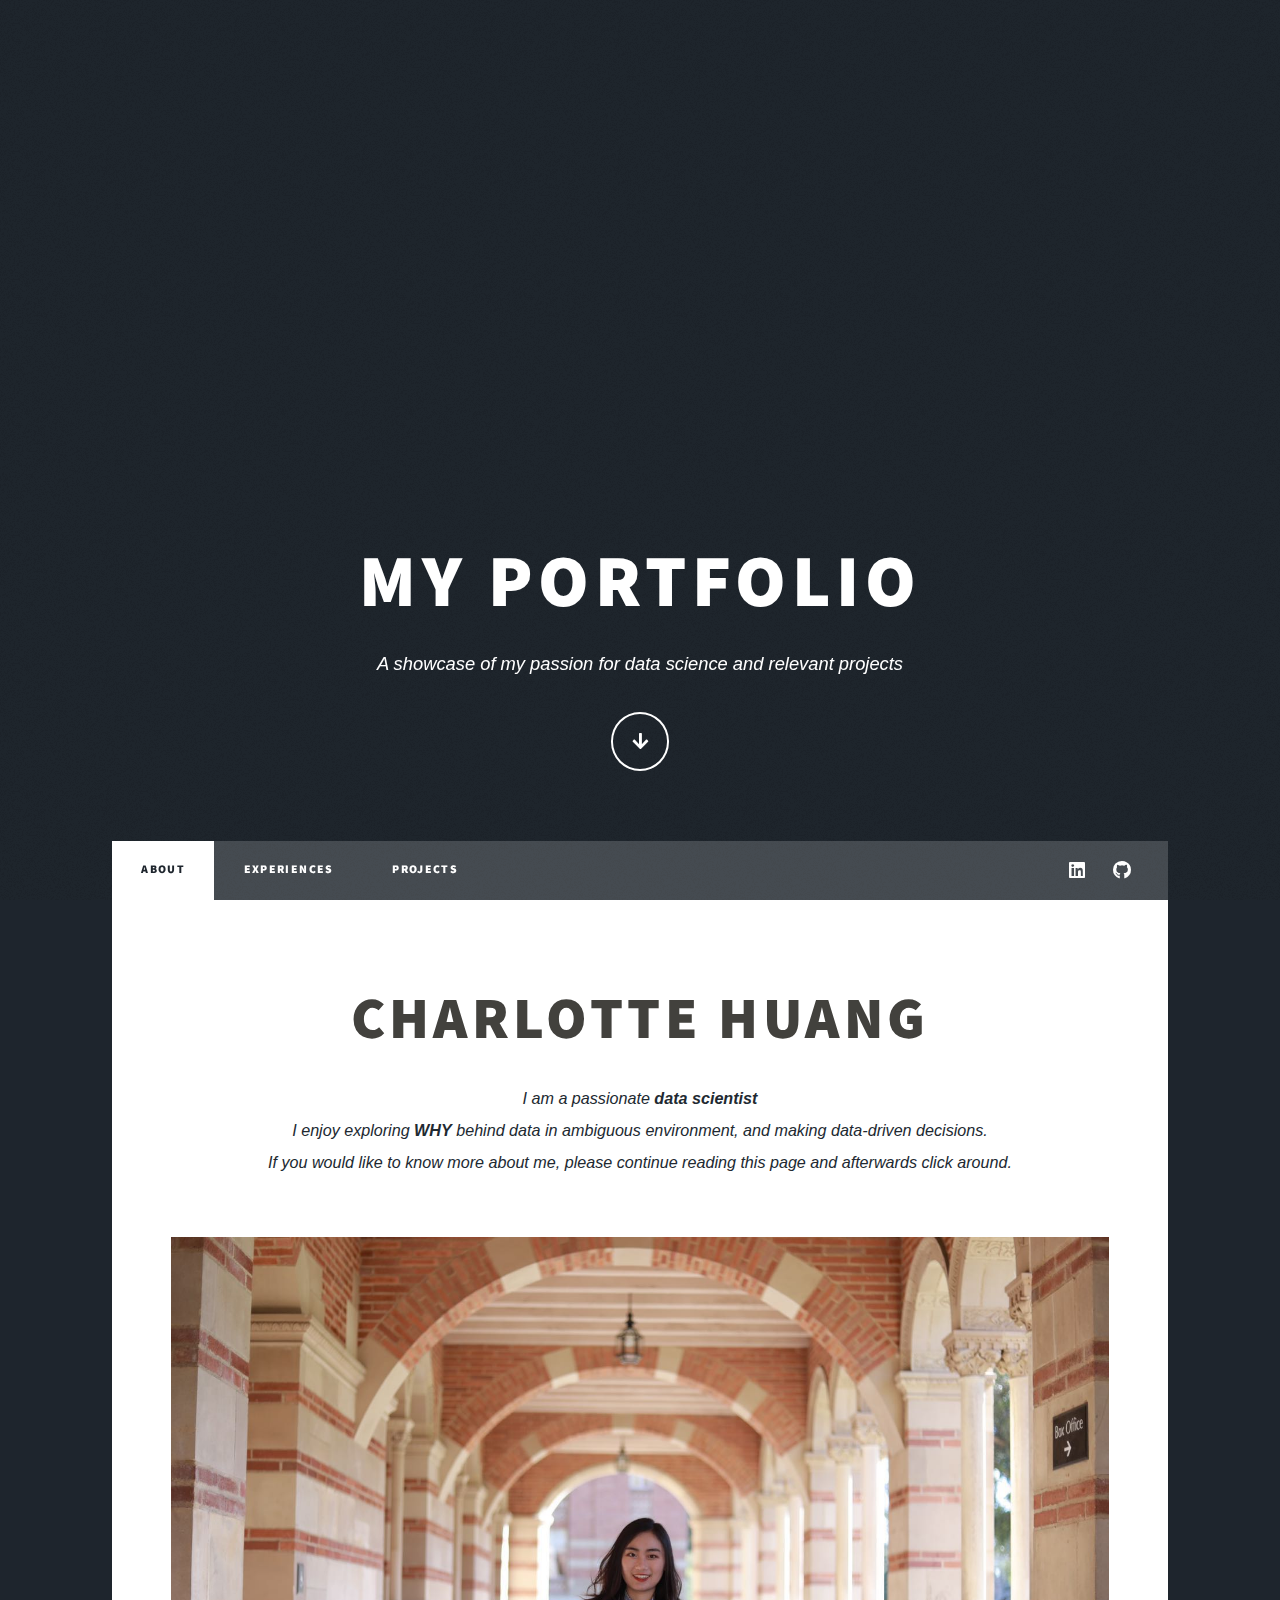
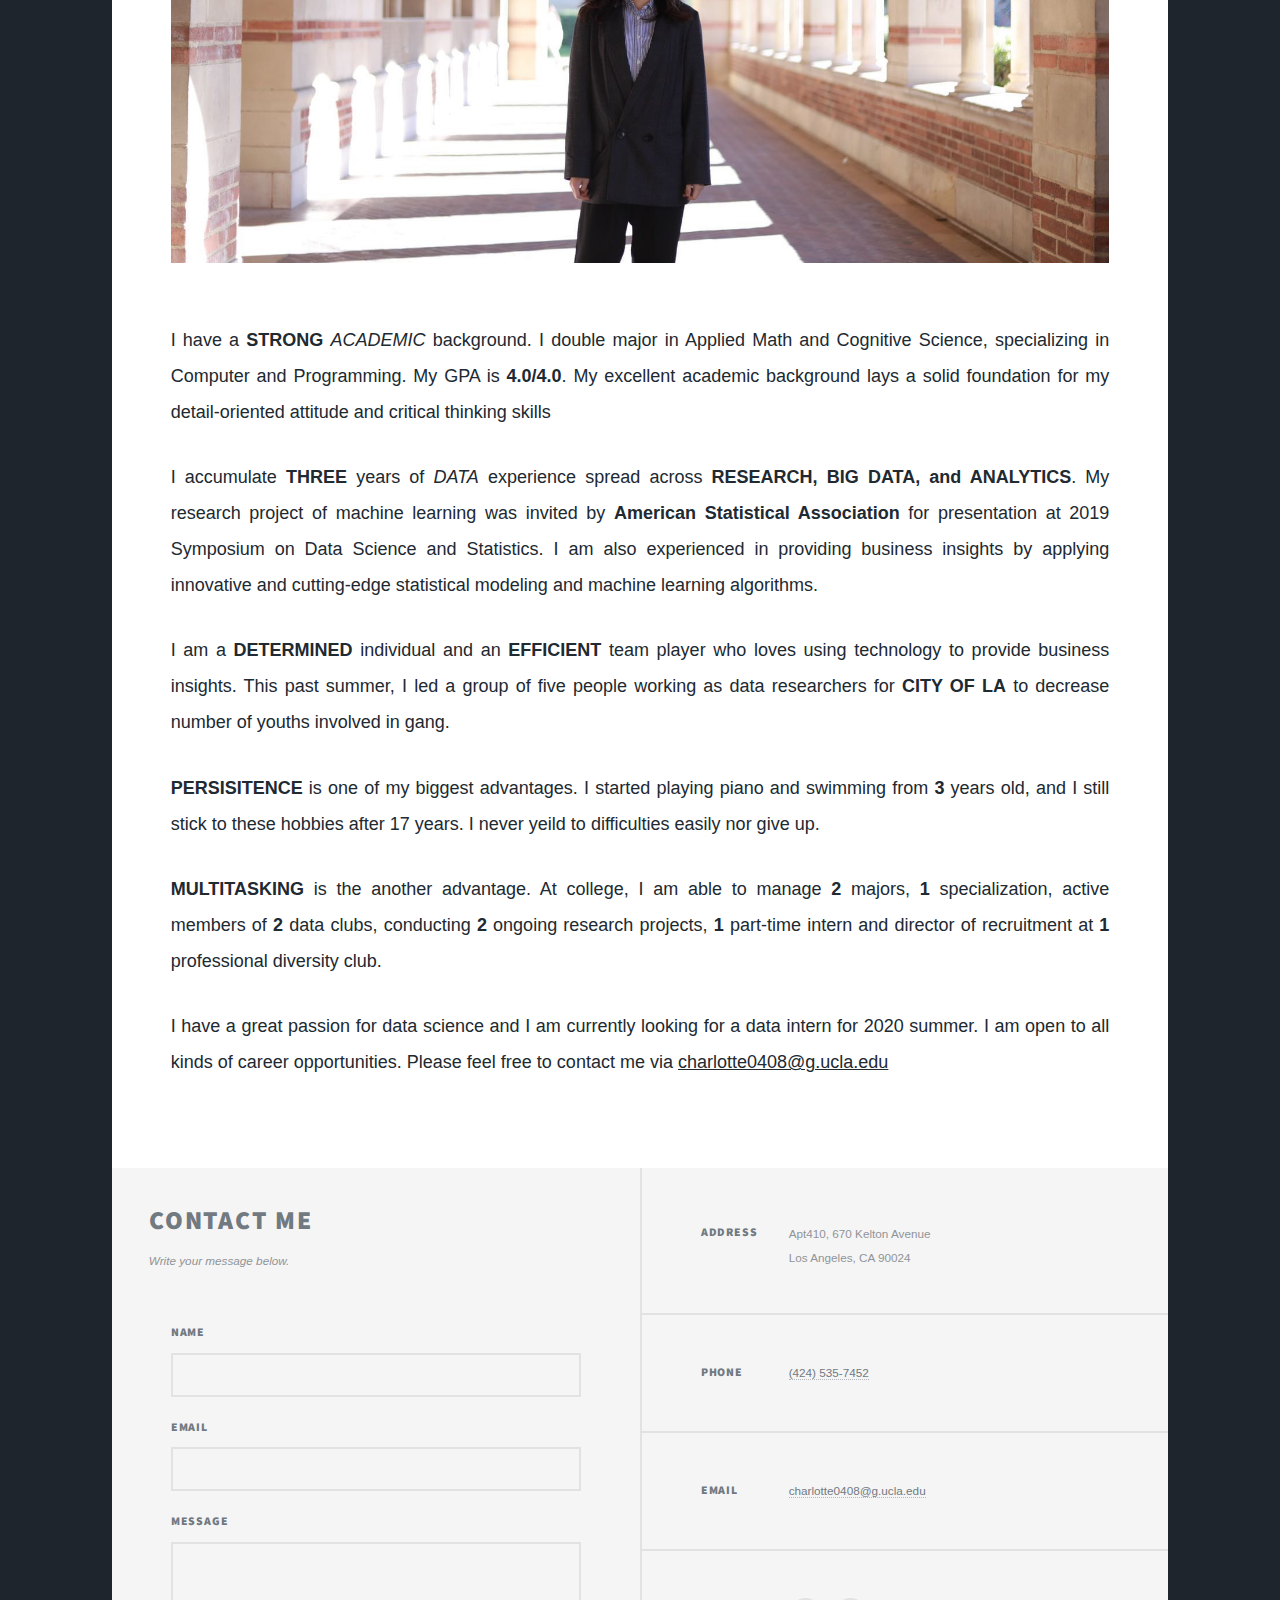
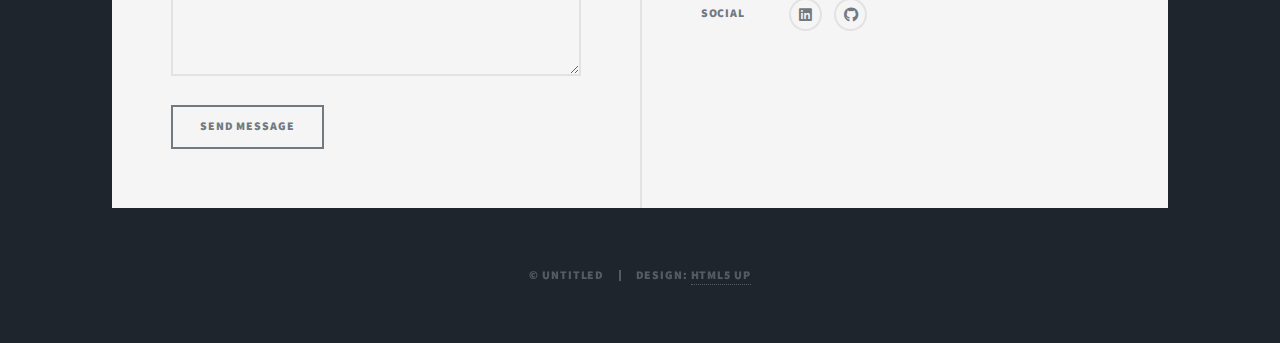
==== commit 39780caa: "Add files via upload" ====
--- a/index.html
+++ b/index.html
@@ -51,16 +51,19 @@
                         <section class="post">
                             <header class="major">
                                 <h1>Charlotte Huang</h1>
-                                <p>I am a passionate data scientist. More importantly I am interested in using technology to make improvements<br />
-                                If you would like to know more about me, please click around the website.
+                                <p>I am a passionate <strong>data scientist</strong> <br />
+                                   I enjoy exploring <strong>WHY</strong> behind data in ambiguous environment, and making data-driven decisions.<br />
+                                   If you would like to know more about me, please continue reading this page and afterwards click around.
                                 </p>
                                             
                             </header>
                             <div class="image main"><img src="images/pic01.jpg" alt="" /></div>
-                            <p>I am a <strong>DETERMINED</strong> individual and an <strong>EFFICIENT</strong> team player who loves using technology to make data-driven decisions and help provide business insights.</p>
-                            <p>I am a <strong>JUNIOR</strong> at University of California, Los Angeles (UCLA). I double major in Applied Math and Cognitive Science, specializing in Computer and Programming. My strong academic background lays a solid foundation for my detail-oriented attitude and critical thinking skills.</p>                     
-                            <p>I have <strong>TWO</strong> years of professional experience spread across <strong>RESEARCH, BIG DATA, and ANALYTICS</strong>. I am experienced in providing business insights by applying innovative and cutting-edge statistical modeling and machine learning algorithms.</p>
-                            <p>I have a great <strong>PASSION</strong> for data science and I am currently looking for a data analyst or scientist intern for both academic year and 2020 summer. I am open to all kinds of career opportunities. Please feel free to contact me via charlotte0408@g.ucla.edu.</p>
+                            <p>I have a <strong>STRONG</strong> <i>ACADEMIC</i> background. I double major in Applied Math and Cognitive Science, specializing in Computer and Programming. My GPA is <strong>4.0/4.0</strong>. My excellent academic background lays a solid foundation for my detail-oriented attitude and critical thinking skills</p>
+                            <p>I accumulate <strong>THREE</strong> years of <i>DATA</i> experience spread across <strong>RESEARCH, BIG DATA, and ANALYTICS</strong>. My research project of machine learning was invited by <strong>American Statistical Association</strong> for presentation at 2019 Symposium on Data Science and Statistics. I am also experienced in providing business insights by applying innovative and cutting-edge statistical modeling and machine learning algorithms.</p>
+                            <p>I am a <strong>DETERMINED</strong> individual and an <strong>EFFICIENT</strong> team player who loves using technology to provide business insights. This past summer, I led a group of five people working as data researchers for <strong>CITY OF LA</strong> to decrease number of youths involved in gang.</p>
+                            <p><strong>PERSISITENCE</strong> is one of my biggest advantages. I started playing piano and swimming from <strong>3</strong> years old, and I still stick to these hobbies after 17 years. I never yeild to difficulties easily nor give up. </p> 
+                            <p><strong>MULTITASKING</strong> is the another advantage. At college, I am able to manage <strong>2</strong> majors, <strong>1</strong> specialization, active members of <strong>2</strong> data clubs, conducting <strong>2</strong> ongoing research projects, <strong>1</strong> part-time intern and director of recruitment at <strong>1</strong> professional diversity club</strong>.</p>
+                            <p>I have a great passion for data science and I am currently looking for a data intern for 2020 summer. I am open to all kinds of career opportunities. Please feel free to contact me via <u>charlotte0408@g.ucla.edu</u></p>
                         </section>
 
             </div>
--- a/assets/css/main.css
+++ b/assets/css/main.css
@@ -150,7 +150,7 @@
 
 body, input, select, textarea {
     font-family: 'Trebuchet MS', 'Lucida Sans Unicode', 'Lucida Grande', 'Lucida Sans', Arial, sans-serif;
-    font-weight: 300;
+    font-weight: 400;
     font-size: large;
     line-height: 2
 }
@@ -2037,11 +2037,12 @@
 
 /* Box */
 
-	.box {
-		border: solid 2px;
-		margin-bottom: 2rem;
-		padding: 1.5rem;
-	}
+    .box {
+        border: solid 2px;
+        margin-bottom: 2rem;
+        padding: 2rem;
+        border-width: 0.2em;
+    }
 
 		.box > :last-child,
 		.box > :last-child > :last-child,
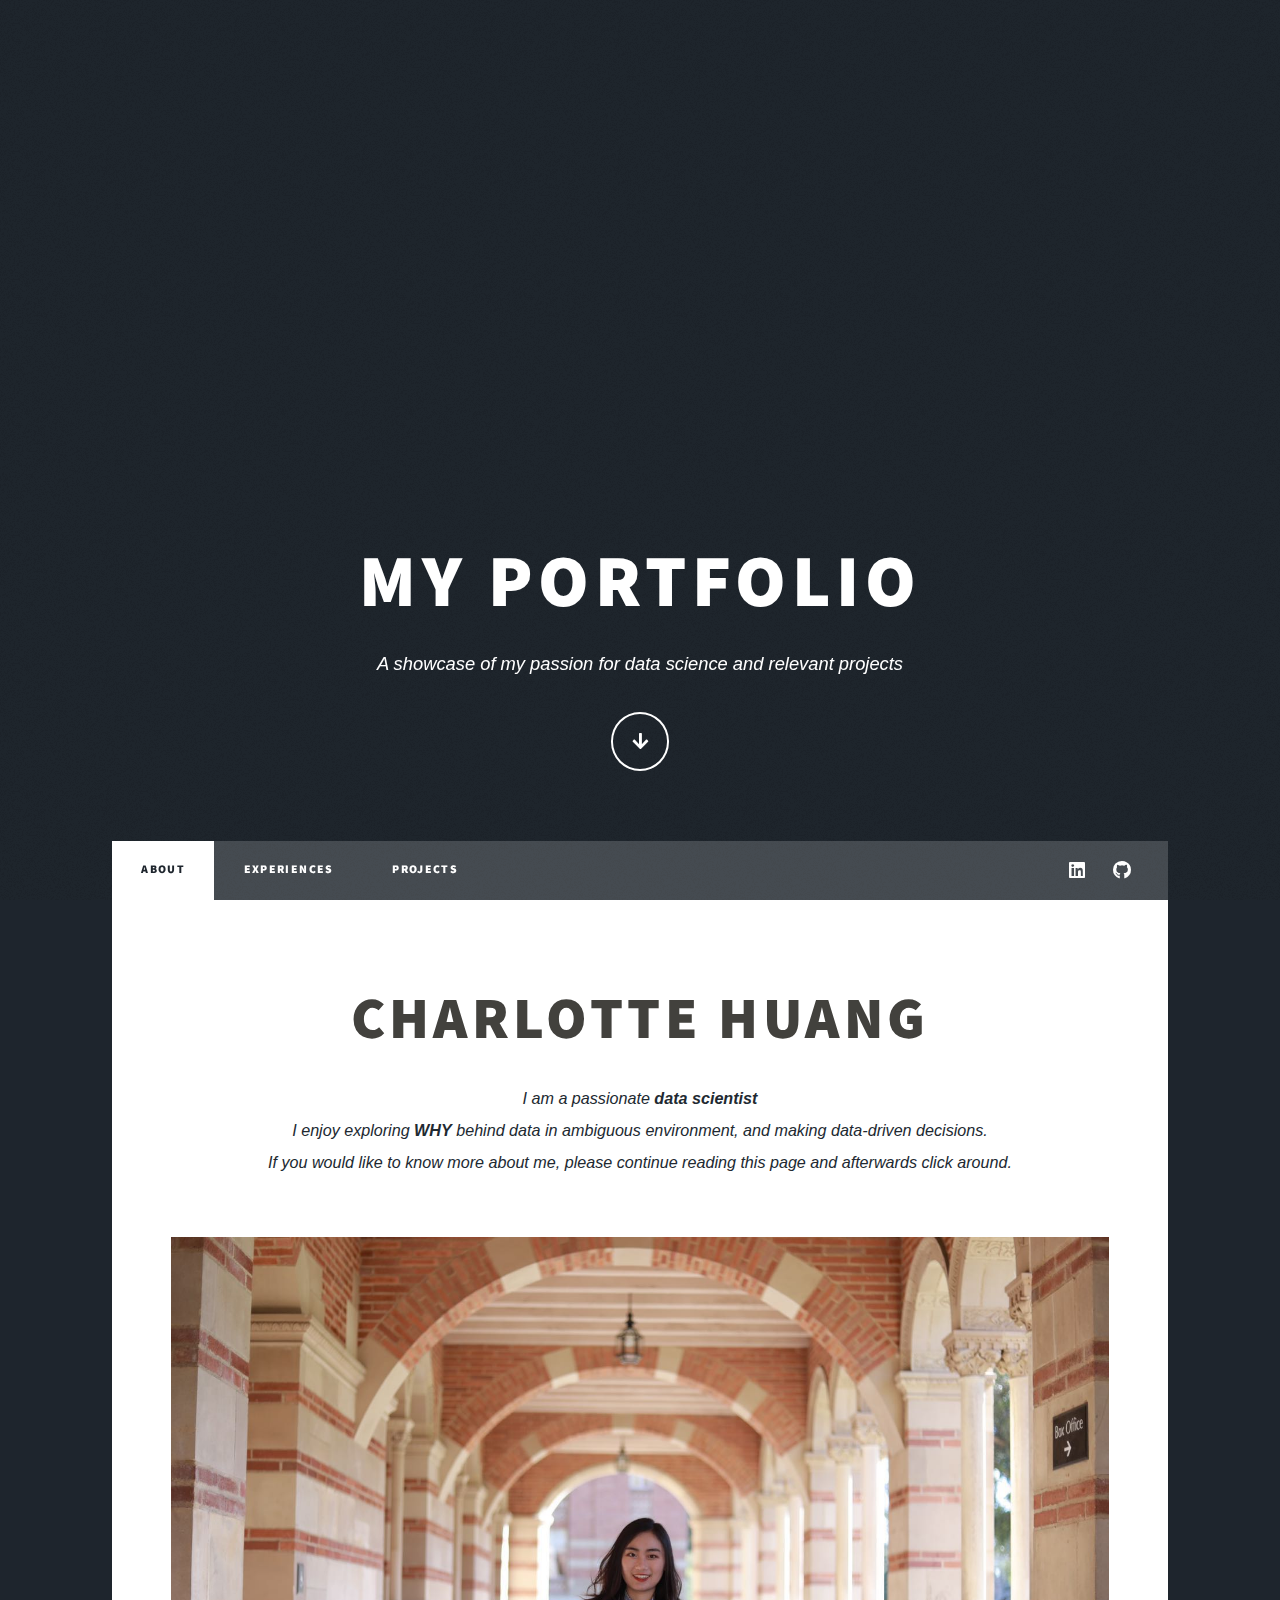
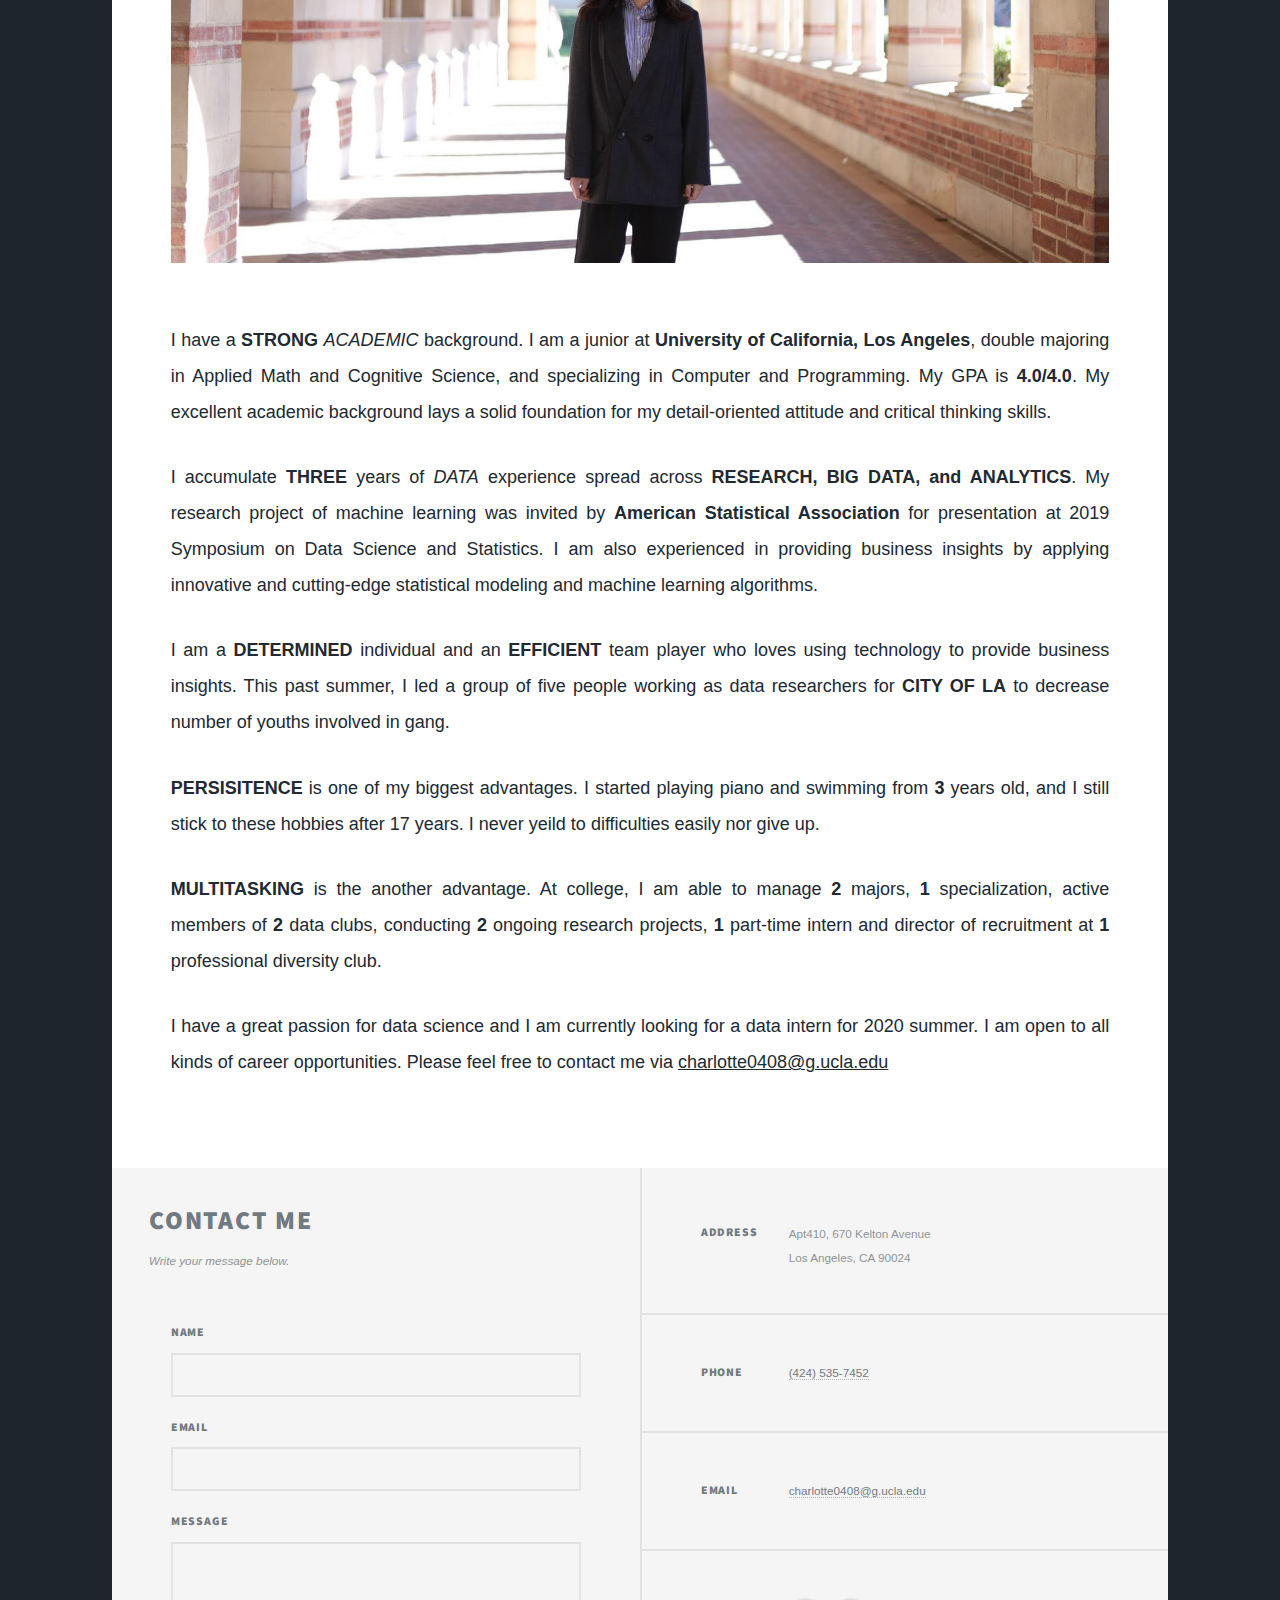
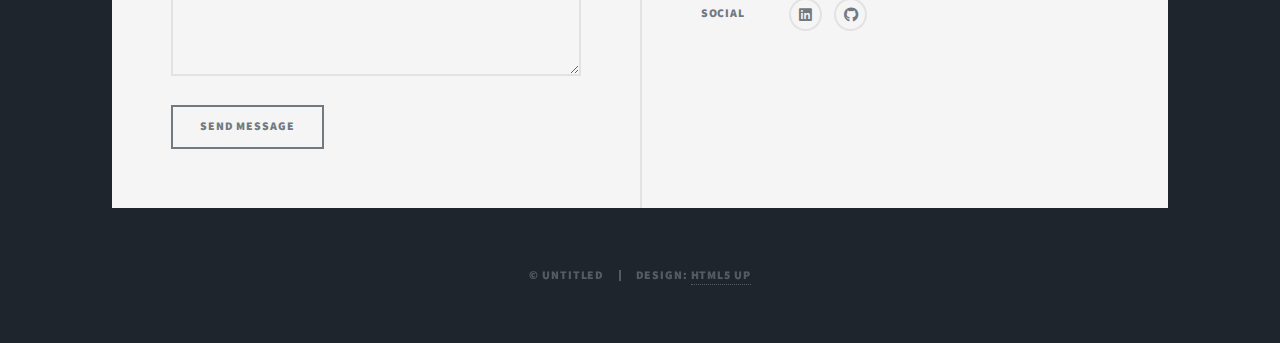
==== commit 780401b2: "Add files via upload" ====
--- a/index.html
+++ b/index.html
@@ -58,7 +58,7 @@
                                             
                             </header>
                             <div class="image main"><img src="images/pic01.jpg" alt="" /></div>
-                            <p>I have a <strong>STRONG</strong> <i>ACADEMIC</i> background. I double major in Applied Math and Cognitive Science, specializing in Computer and Programming. My GPA is <strong>4.0/4.0</strong>. My excellent academic background lays a solid foundation for my detail-oriented attitude and critical thinking skills</p>
+                            <p>I have a <strong>STRONG</strong> <i>ACADEMIC</i> background. I am a junior at <strong>University of California, Los Angeles</strong>, double majoring in Applied Math and Cognitive Science, and specializing in Computer and Programming. My GPA is <strong>4.0/4.0</strong>. My excellent academic background lays a solid foundation for my detail-oriented attitude and critical thinking skills.</p>
                             <p>I accumulate <strong>THREE</strong> years of <i>DATA</i> experience spread across <strong>RESEARCH, BIG DATA, and ANALYTICS</strong>. My research project of machine learning was invited by <strong>American Statistical Association</strong> for presentation at 2019 Symposium on Data Science and Statistics. I am also experienced in providing business insights by applying innovative and cutting-edge statistical modeling and machine learning algorithms.</p>
                             <p>I am a <strong>DETERMINED</strong> individual and an <strong>EFFICIENT</strong> team player who loves using technology to provide business insights. This past summer, I led a group of five people working as data researchers for <strong>CITY OF LA</strong> to decrease number of youths involved in gang.</p>
                             <p><strong>PERSISITENCE</strong> is one of my biggest advantages. I started playing piano and swimming from <strong>3</strong> years old, and I still stick to these hobbies after 17 years. I never yeild to difficulties easily nor give up. </p> 
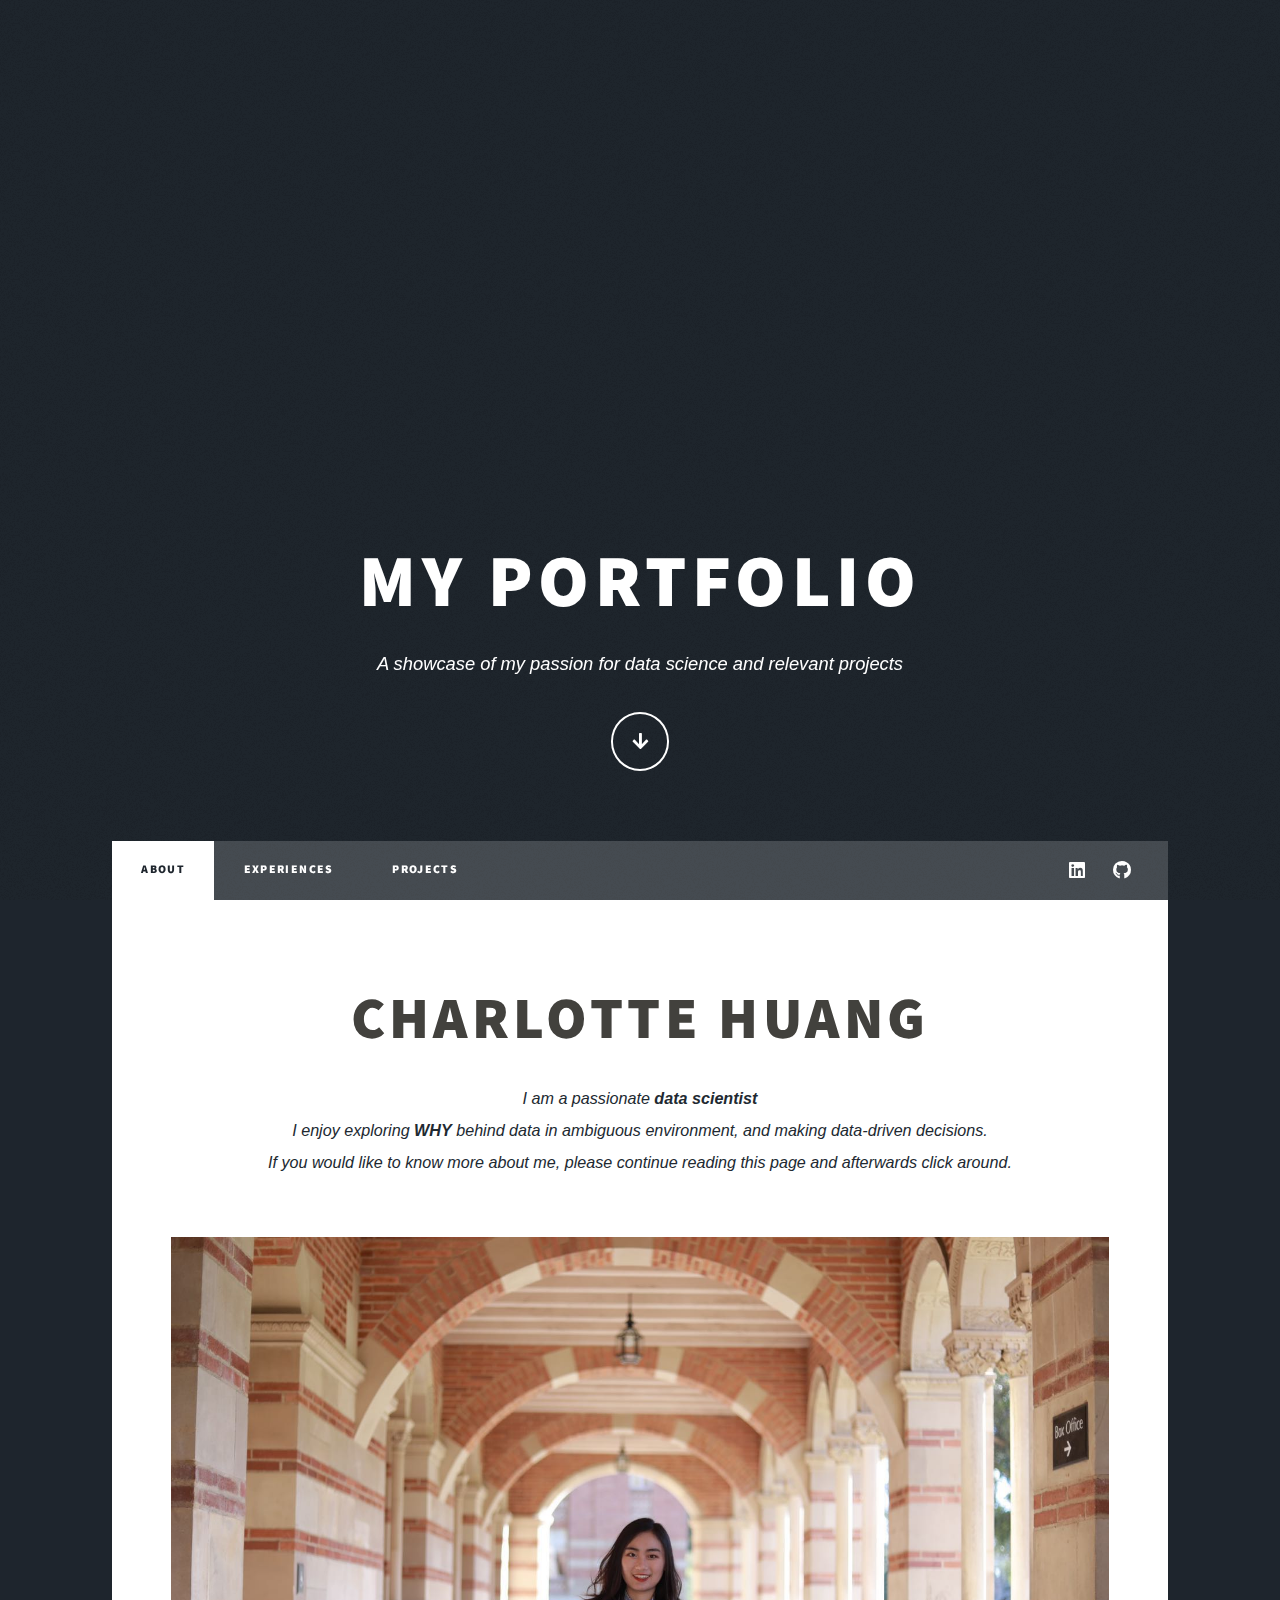
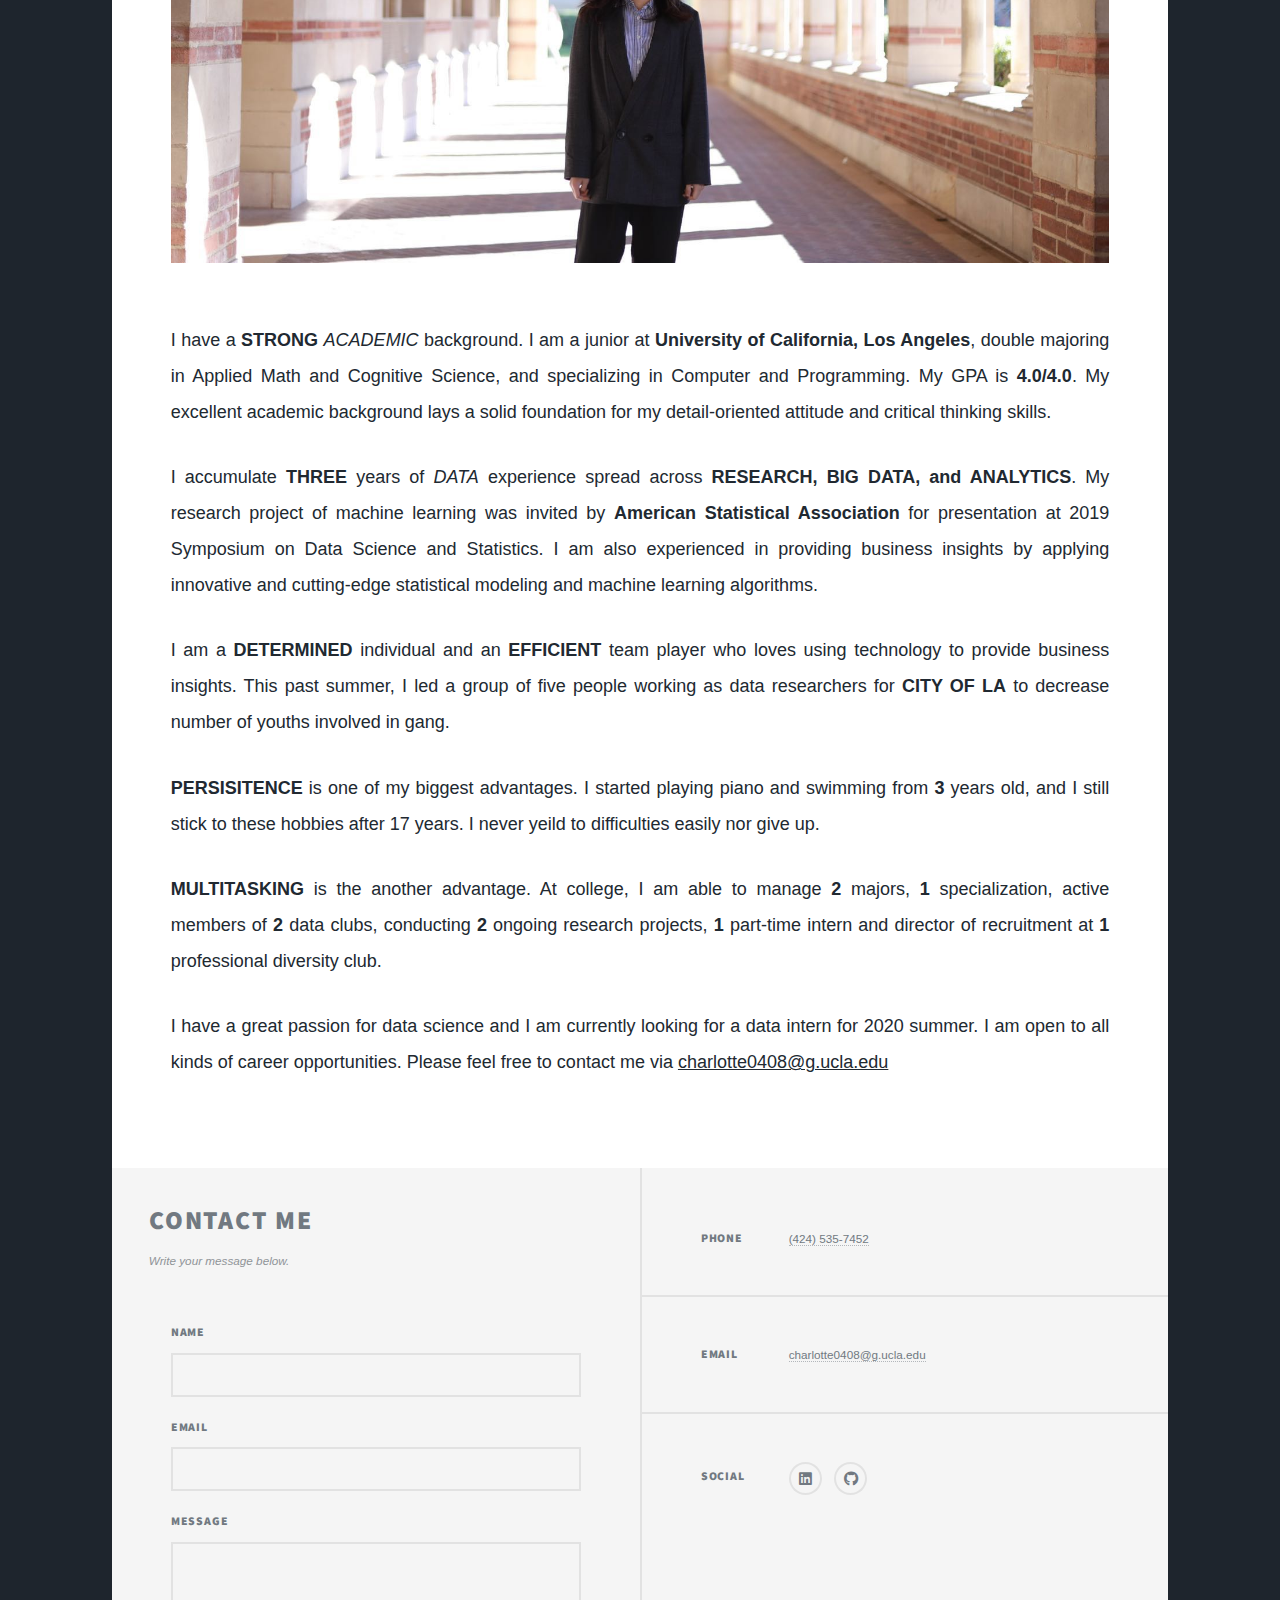
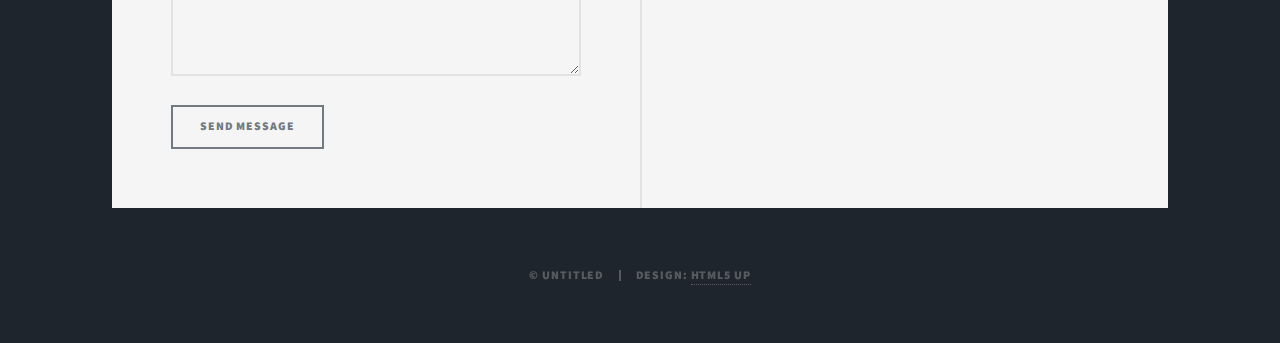
==== commit 9ce28a6b: "update activities" ====
--- a/index.html
+++ b/index.html
@@ -46,7 +46,7 @@
 
             <!-- Main -->
                 <div id="main">
-                    
+
                     <!-- Post -->
                         <section class="post">
                             <header class="major">
@@ -55,13 +55,13 @@
                                    I enjoy exploring <strong>WHY</strong> behind data in ambiguous environment, and making data-driven decisions.<br />
                                    If you would like to know more about me, please continue reading this page and afterwards click around.
                                 </p>
-                                            
+
                             </header>
                             <div class="image main"><img src="images/pic01.jpg" alt="" /></div>
                             <p>I have a <strong>STRONG</strong> <i>ACADEMIC</i> background. I am a junior at <strong>University of California, Los Angeles</strong>, double majoring in Applied Math and Cognitive Science, and specializing in Computer and Programming. My GPA is <strong>4.0/4.0</strong>. My excellent academic background lays a solid foundation for my detail-oriented attitude and critical thinking skills.</p>
                             <p>I accumulate <strong>THREE</strong> years of <i>DATA</i> experience spread across <strong>RESEARCH, BIG DATA, and ANALYTICS</strong>. My research project of machine learning was invited by <strong>American Statistical Association</strong> for presentation at 2019 Symposium on Data Science and Statistics. I am also experienced in providing business insights by applying innovative and cutting-edge statistical modeling and machine learning algorithms.</p>
                             <p>I am a <strong>DETERMINED</strong> individual and an <strong>EFFICIENT</strong> team player who loves using technology to provide business insights. This past summer, I led a group of five people working as data researchers for <strong>CITY OF LA</strong> to decrease number of youths involved in gang.</p>
-                            <p><strong>PERSISITENCE</strong> is one of my biggest advantages. I started playing piano and swimming from <strong>3</strong> years old, and I still stick to these hobbies after 17 years. I never yeild to difficulties easily nor give up. </p> 
+                            <p><strong>PERSISITENCE</strong> is one of my biggest advantages. I started playing piano and swimming from <strong>3</strong> years old, and I still stick to these hobbies after 17 years. I never yeild to difficulties easily nor give up. </p>
                             <p><strong>MULTITASKING</strong> is the another advantage. At college, I am able to manage <strong>2</strong> majors, <strong>1</strong> specialization, active members of <strong>2</strong> data clubs, conducting <strong>2</strong> ongoing research projects, <strong>1</strong> part-time intern and director of recruitment at <strong>1</strong> professional diversity club</strong>.</p>
                             <p>I have a great passion for data science and I am currently looking for a data intern for 2020 summer. I am open to all kinds of career opportunities. Please feel free to contact me via <u>charlotte0408@g.ucla.edu</u></p>
                         </section>
@@ -96,11 +96,6 @@
 							</form>
 						</section>
 						<section class="split contact">
-							<section class="alt">
-								<h3>Address</h3>
-								<p>Apt410, 670 Kelton Avenue<br />
-								Los Angeles, CA 90024</p>
-							</section>
 							<section>
 								<h3>Phone</h3>
 								<p><a href="#">(424) 535-7452</a></p>
@@ -136,4 +131,4 @@
 			<script src="assets/js/main.js"></script>
 
 	</body>
-</html>+</html>
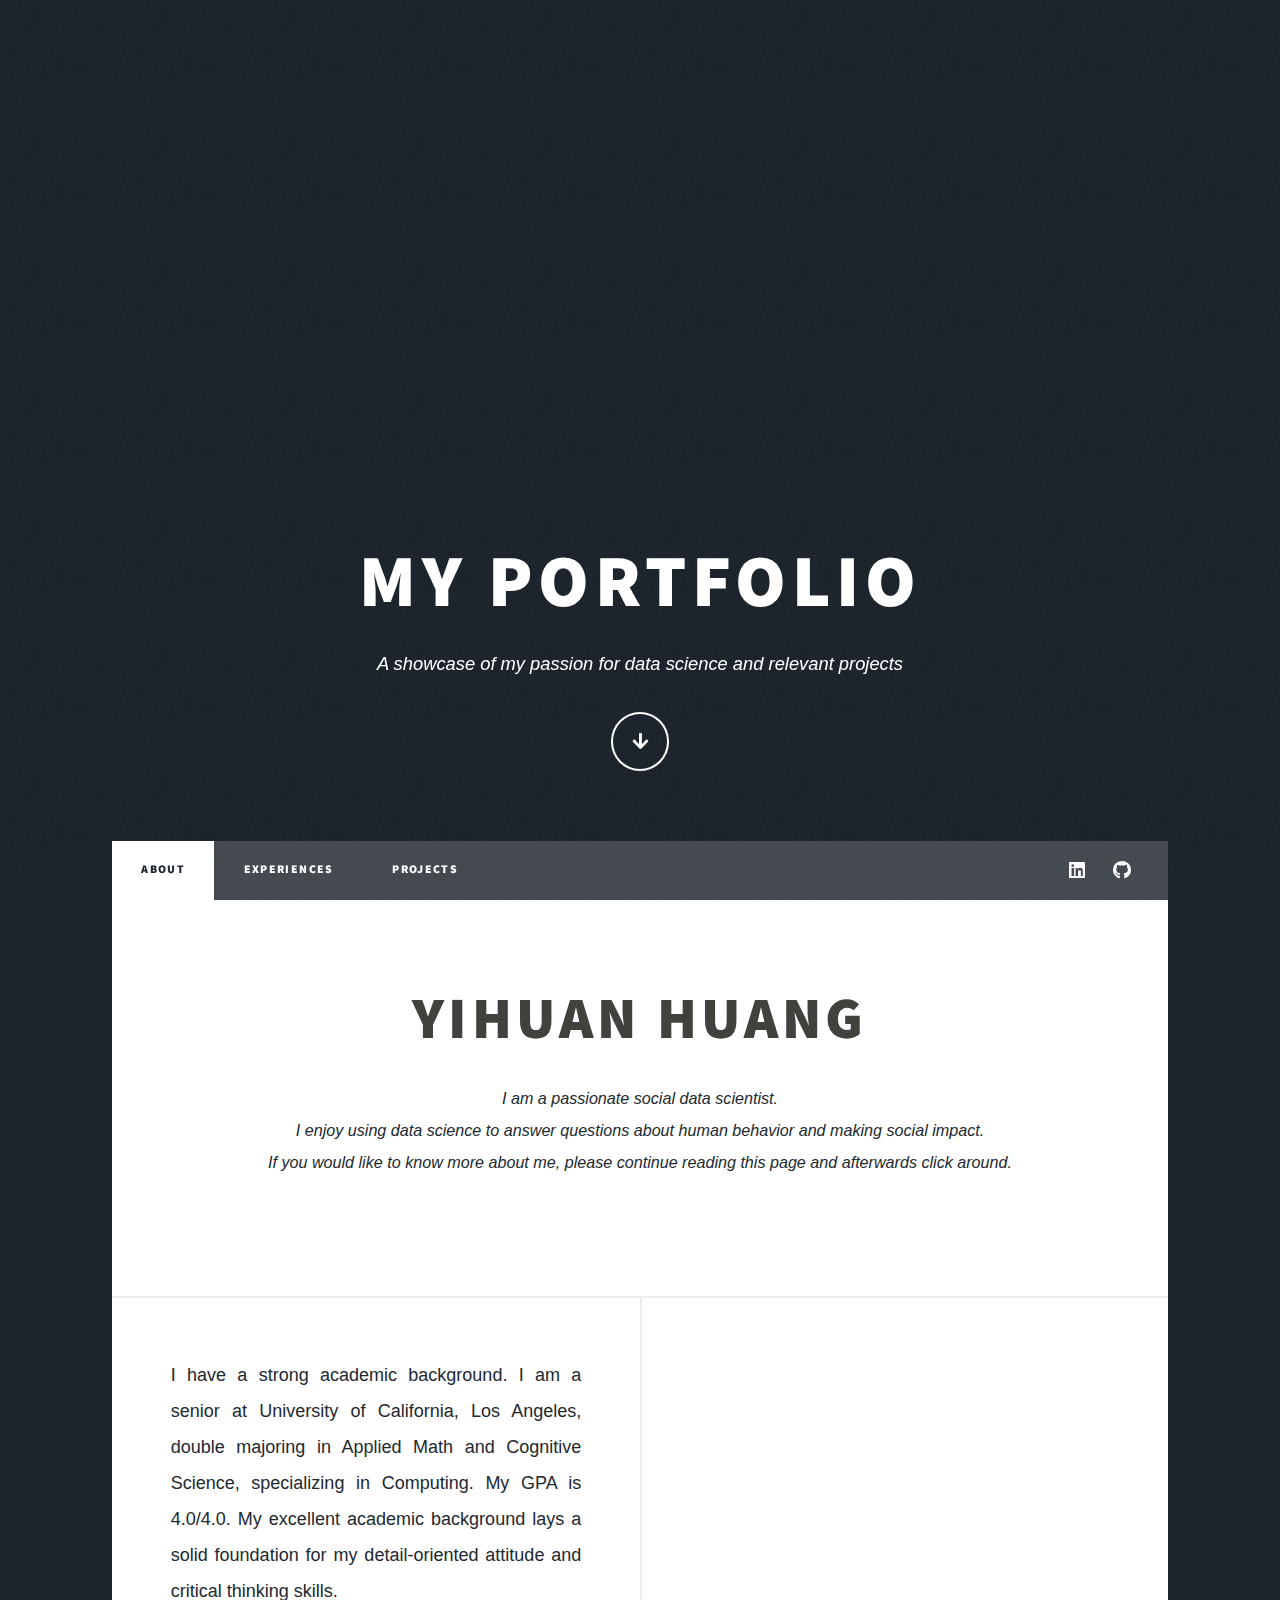
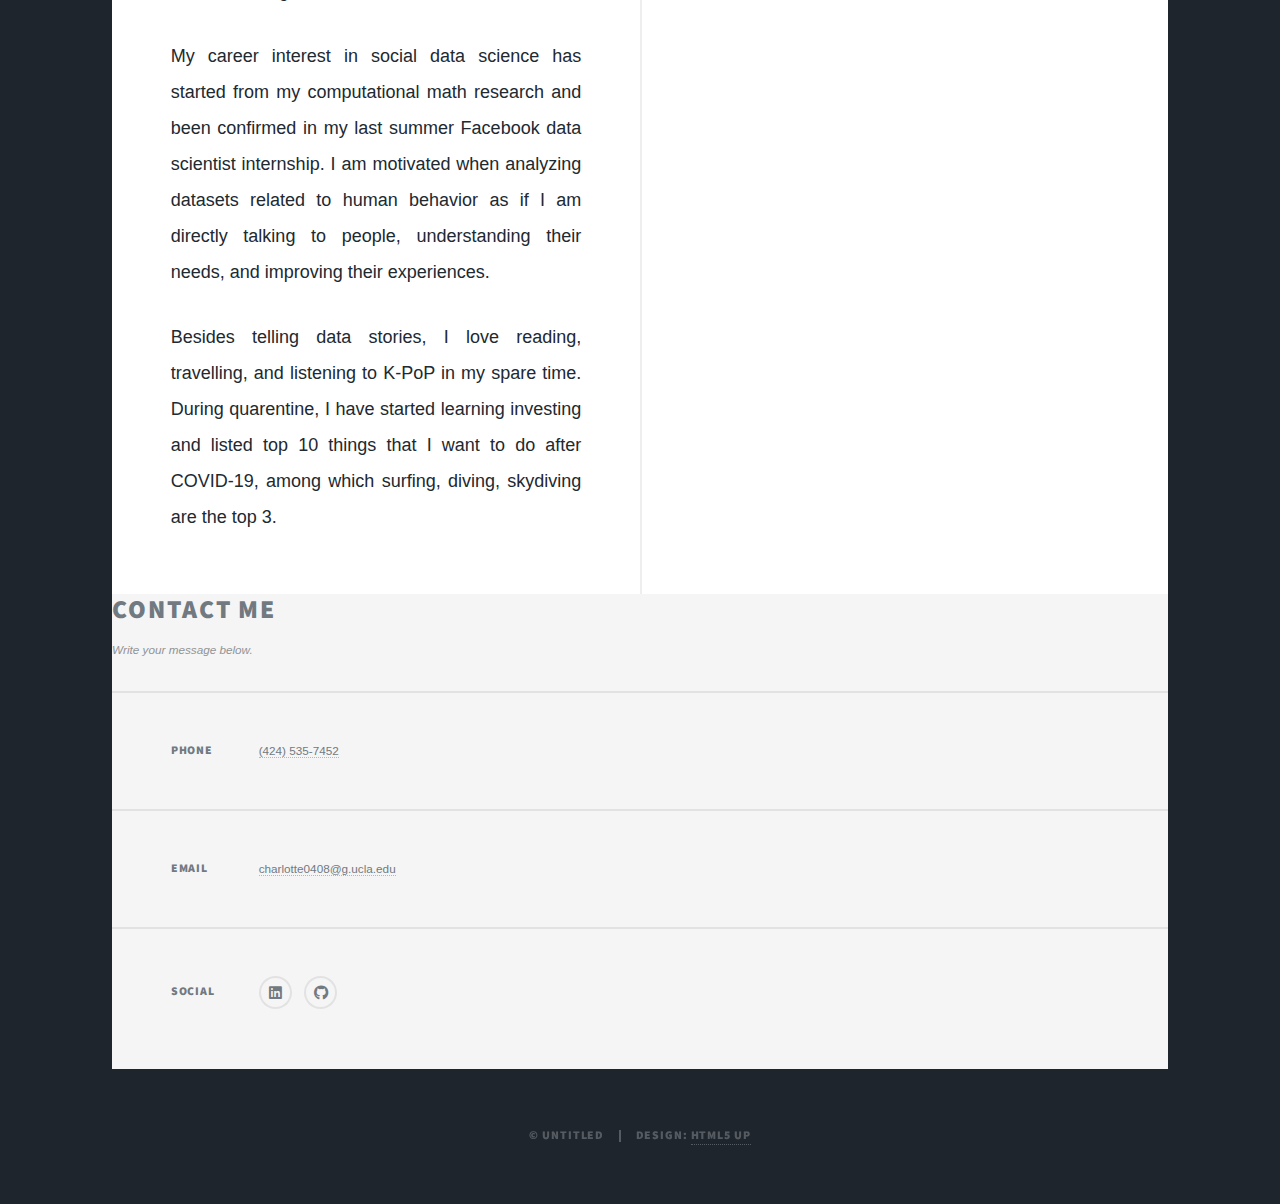
==== commit a204ccb5: "updated for grad" ====
--- a/index.html
+++ b/index.html
@@ -50,69 +50,59 @@
                     <!-- Post -->
                         <section class="post">
                             <header class="major">
-                                <h1>Charlotte Huang</h1>
-                                <p>I am a passionate <strong>data scientist</strong> <br />
-                                   I enjoy exploring <strong>WHY</strong> behind data in ambiguous environment, and making data-driven decisions.<br />
+                                <h1>Yihuan Huang</h1>
+                                <p>I am a passionate social data scientist. <br />
+                                   I enjoy using data science to answer questions about human behavior and making social impact.<br />
                                    If you would like to know more about me, please continue reading this page and afterwards click around.
                                 </p>
 
                             </header>
-                            <div class="image main"><img src="images/pic01.jpg" alt="" /></div>
-                            <p>I have a <strong>STRONG</strong> <i>ACADEMIC</i> background. I am a junior at <strong>University of California, Los Angeles</strong>, double majoring in Applied Math and Cognitive Science, and specializing in Computer and Programming. My GPA is <strong>4.0/4.0</strong>. My excellent academic background lays a solid foundation for my detail-oriented attitude and critical thinking skills.</p>
-                            <p>I accumulate <strong>THREE</strong> years of <i>DATA</i> experience spread across <strong>RESEARCH, BIG DATA, and ANALYTICS</strong>. My research project of machine learning was invited by <strong>American Statistical Association</strong> for presentation at 2019 Symposium on Data Science and Statistics. I am also experienced in providing business insights by applying innovative and cutting-edge statistical modeling and machine learning algorithms.</p>
-                            <p>I am a <strong>DETERMINED</strong> individual and an <strong>EFFICIENT</strong> team player who loves using technology to provide business insights. This past summer, I led a group of five people working as data researchers for <strong>CITY OF LA</strong> to decrease number of youths involved in gang.</p>
-                            <p><strong>PERSISITENCE</strong> is one of my biggest advantages. I started playing piano and swimming from <strong>3</strong> years old, and I still stick to these hobbies after 17 years. I never yeild to difficulties easily nor give up. </p>
-                            <p><strong>MULTITASKING</strong> is the another advantage. At college, I am able to manage <strong>2</strong> majors, <strong>1</strong> specialization, active members of <strong>2</strong> data clubs, conducting <strong>2</strong> ongoing research projects, <strong>1</strong> part-time intern and director of recruitment at <strong>1</strong> professional diversity club</strong>.</p>
-                            <p>I have a great passion for data science and I am currently looking for a data intern for 2020 summer. I am open to all kinds of career opportunities. Please feel free to contact me via <u>charlotte0408@g.ucla.edu</u></p>
+
                         </section>
+
+												<section class="posts">
+													<article>
+														<p>I have a strong academic background. I am a senior at University of California, Los Angeles, double majoring in Applied Math and Cognitive Science, specializing in Computing. My GPA is 4.0/4.0. My excellent academic background lays a solid foundation for my detail-oriented attitude and critical thinking skills.</p>
+                            <p>My career interest in social data science has started from my computational math research and been confirmed in my last summer Facebook data scientist internship. I am motivated when analyzing datasets related to human behavior as if I am directly talking to people, understanding their needs, and improving their experiences. </p>
+                            <p>Besides telling data stories, I love reading, travelling, and listening to K-PoP in my spare time. During quarentine, I have started learning investing and listed top 10 things that I want to do after COVID-19, among which surfing, diving, skydiving are the top 3. </p>
+													</article>
+
+													<article>
+															<a href="https://www.aclweb.org/anthology/2020.nlpcovid19-2.4/" class="image fit"><img src="images/pic01new.jpg" alt="" /></a>
+													</article>
+
+												</section>
+
 
             </div>
 
 				<!-- Footer -->
-					<footer id="footer">
-						<section>
-							<form method="post" action="#">
-								<div class="fields">
-                                    <header>
-                                        <h2>Contact Me</h2>
-                                        <p>Write your message below.</p>
-                                    </header>
-									<div class="field">
-										<label for="name">Name</label>
-										<input type="text" name="name" id="name" />
-									</div>
-									<div class="field">
-										<label for="email">Email</label>
-										<input type="text" name="email" id="email" />
-									</div>
-									<div class="field">
-										<label for="message">Message</label>
-										<textarea name="message" id="message" rows="3"></textarea>
-									</div>
+				<footer id="footer">
+
+						<section class="split contact">
+							<div class="fields">
+																	<header>
+																			<h2>Contact Me</h2>
+																			<p>Write your message below.</p>
+																	</header>
 								</div>
-								<ul class="actions">
-									<li><input type="submit" value="Send Message" /></li>
-								</ul>
-							</form>
+								<section>
+										<h3>Phone</h3>
+										<p><a href="#">(424) 535-7452</a></p>
+								</section>
+								<section>
+										<h3>Email</h3>
+										<p><a href="#">charlotte0408@g.ucla.edu</a></p>
+								</section>
+								<section>
+										<h3>Social</h3>
+										<ul class="icons alt">
+												<li><a href="https://www.linkedin.com/in/yihuan-huang-017616161/" class="icon brands fa-linkedin"><span class="label">LinkedIn</span></a></li>
+												<li><a href="https://github.com/charlotte0408" class="icon brands alt fa-github"><span class="label">GitHub</span></a></li>
+										</ul>
+								</section>
 						</section>
-						<section class="split contact">
-							<section>
-								<h3>Phone</h3>
-								<p><a href="#">(424) 535-7452</a></p>
-							</section>
-							<section>
-								<h3>Email</h3>
-								<p><a href="#">charlotte0408@g.ucla.edu</a></p>
-							</section>
-							<section>
-								<h3>Social</h3>
-								<ul class="icons alt">
-									<li><a href="https://www.linkedin.com/in/yihuan-huang-017616161/" class="icon brands fa-linkedin"><span class="label">LinkedIn</span></a></li>
-									<li><a href="https://github.com/charlotte0408" class="icon brands alt fa-github"><span class="label">GitHub</span></a></li>
-								</ul>
-							</section>
-						</section>
-					</footer>
+				</footer>
 
 				<!-- Copyright -->
 					<div id="copyright">
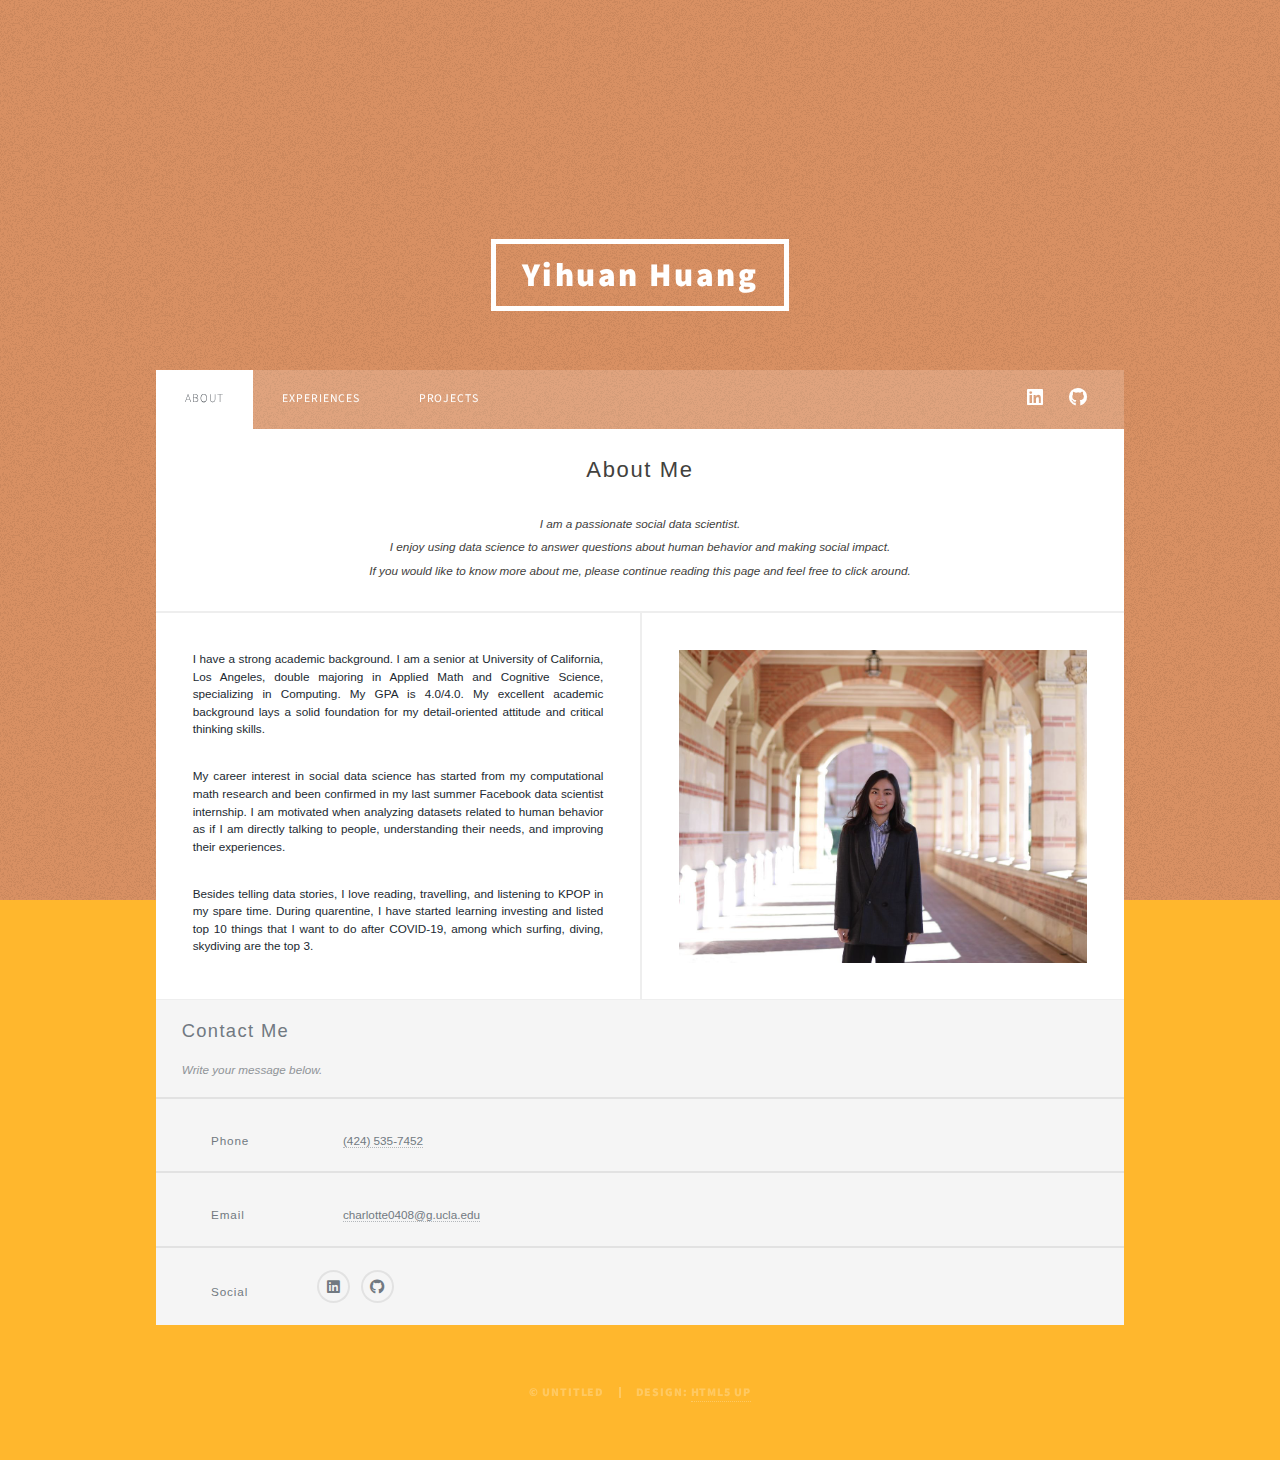
==== commit 2ca040b3: "updatedFormat" ====
--- a/index.html
+++ b/index.html
@@ -28,7 +28,7 @@
 
             <!-- Header -->
             <header id="header">
-                <a href="index.html" class="logo">Resume</a>
+                <a href="index.html" class="logo">Yihuan Huang</a>
             </header>
 
             <!-- Nav -->
@@ -50,10 +50,10 @@
                     <!-- Post -->
                         <section class="post">
                             <header class="major">
-                                <h1>Yihuan Huang</h1>
+                                <h1>About Me</h1>
                                 <p>I am a passionate social data scientist. <br />
                                    I enjoy using data science to answer questions about human behavior and making social impact.<br />
-                                   If you would like to know more about me, please continue reading this page and afterwards click around.
+                                   If you would like to know more about me, please continue reading this page and feel free to click around.
                                 </p>
 
                             </header>
@@ -64,11 +64,11 @@
 													<article>
 														<p>I have a strong academic background. I am a senior at University of California, Los Angeles, double majoring in Applied Math and Cognitive Science, specializing in Computing. My GPA is 4.0/4.0. My excellent academic background lays a solid foundation for my detail-oriented attitude and critical thinking skills.</p>
                             <p>My career interest in social data science has started from my computational math research and been confirmed in my last summer Facebook data scientist internship. I am motivated when analyzing datasets related to human behavior as if I am directly talking to people, understanding their needs, and improving their experiences. </p>
-                            <p>Besides telling data stories, I love reading, travelling, and listening to K-PoP in my spare time. During quarentine, I have started learning investing and listed top 10 things that I want to do after COVID-19, among which surfing, diving, skydiving are the top 3. </p>
+                            <p>Besides telling data stories, I love reading, travelling, and listening to KPOP in my spare time. During quarentine, I have started learning investing and listed top 10 things that I want to do after COVID-19, among which surfing, diving, skydiving are the top 3. </p>
 													</article>
 
 													<article>
-															<a href="https://www.aclweb.org/anthology/2020.nlpcovid19-2.4/" class="image fit"><img src="images/pic01new.jpg" alt="" /></a>
+															<a class="image fit"><img src="images/pic01new.jpg" alt="" /></a>
 													</article>
 
 												</section>
--- a/assets/css/main.css
+++ b/assets/css/main.css
@@ -21,9 +21,10 @@
 	margin: 0;
 	padding: 0;
 	border: 0;
-	font-size: 100%;
+	font-size: 80%;
 	font: inherit;
 	vertical-align: baseline;}
+
 
 article, aside, details, figcaption, figure,
 footer, header, hgroup, menu, nav, section {
@@ -99,7 +100,7 @@
 	}
 
 	body {
-		background-color: #1e252d;
+		background-color: #ffb72d;
 	}
 
 		body.is-preload *, body.is-preload *:before, body.is-preload *:after {
@@ -116,8 +117,8 @@
 /* Type */
 
 	html {
-		font-size: 18pt;
-        font-family: 'sans-serif'
+		font-size: 16pt;
+        font-family: 'Lucida Sans Unicode'
 	}
 
 		@media screen and (max-width: 1680px) {
@@ -149,10 +150,10 @@
 	}
 
 body, input, select, textarea {
-    font-family: 'Trebuchet MS', 'Lucida Sans Unicode', 'Lucida Grande', 'Lucida Sans', Arial, sans-serif;
+    font-family: 'Lucida Sans Unicode', 'Lucida Grande', 'Lucida Sans', Arial, sans-serif;
     font-weight: 400;
-    font-size: large;
-    line-height: 2
+    font-size: 0.8rem;
+    line-height: 1.5
 }
 
 	a {
@@ -182,11 +183,11 @@
 	}
 
 	h1, h2, h3, h4, h5, h6 {
-		font-family: "Source Sans Pro", Helvetica, sans-serif;
-		font-weight: 900;
+		font-family: 'Lucida Sans Unicode', 'Lucida Grande', 'Lucida Sans', Arial, sans-serif;
+		font-weight: 300;
 		line-height: 1;
 		letter-spacing: 0.075em;
-		text-transform: uppercase;
+		/* text-transform: uppercase; */
 		margin: 0 0 1rem 0;
 	}
 
@@ -197,24 +198,24 @@
 		}
 
 	h1 {
-		font-size: 4rem;
+		font-size: 1.8rem;
 		line-height: 1.1;
-		margin: 0 0 2rem 0;
+		margin: 0 0 1.8rem 0;
 	}
 
 	h2 {
-		font-size: 1.75rem;
+		font-size: 1.25rem;
 		line-height: 1.3;
-		margin: 0 0 1.5rem 0;
+		margin: 0 0 1.25rem 0;
 	}
 
     h3 {
-        font-size: 1.25rem;
-        margin: 0 0 1.5rem 0;
+        font-size: 1rem;
+        margin: 0 0 1.25rem 0;
     }
 
 	h4 {
-		font-size: 1rem;
+		font-size: 0.75rem;
 	}
 
 	h5 {
@@ -307,10 +308,10 @@
 	}
 
 	h1, h2, h3, h4, h5, h6 {
-		color: #212931;
+		color: #f9b571;
 	}
 blockquote {
-    border-left-color: #eeeeee
+    border-left-color: #f9b571
 }
 
 	code {
@@ -456,7 +457,7 @@
 		}
 
 		.row > .col-12 {
-			width: 100%;
+			width: 80%;
 		}
 
 		.row > .off-12 {
@@ -2039,8 +2040,8 @@
 
     .box {
         border: solid 2px;
-        margin-bottom: 2rem;
-        padding: 2rem;
+        margin-bottom: 1rem;
+        padding: 1rem;
         border-width: 0.2em;
     }
 
@@ -2621,7 +2622,7 @@
 
         .image.fit {
             display: block;
-            margin: 2.5rem 0;
+            margin: 1.5rem 0;
             width: 100%
         }
 
@@ -2651,6 +2652,12 @@
                 position: static;
                 width: 100%
             }
+				.image.center  {
+					display: block;
+					margin-left: auto;
+					margin-right: auto;
+					width: 50%;
+						}
 
 		@media screen and (max-width: 736px) {
 
@@ -2951,7 +2958,7 @@
 		}
 
 		header.major {
-			margin: 0 0 4rem 0;
+			margin: 0 0 0 0;
 			text-align: center;
 		}
 
@@ -3239,7 +3246,7 @@
             left: 0;
             width: 100%;
             height: 100%;
-            background-color: #212931;
+            background-color: #f0a06e;
             background-image: url("../../images/overlay.png"), linear-gradient(0deg, rgba(0, 0, 0, 0.1), rgba(0, 0, 0, 0.1)), url("http://blog.hostbaby.com/wp-content/uploads/2014/03/PaintSwatches_1920x1234.jpg");
             background-size: auto, auto, 100% auto;
             background-position: center, center, top center;
@@ -3316,7 +3323,7 @@
 		cursor: default;
 		text-align: center;
 		z-index: 1;
-		min-height: 100vh;
+		/* min-height: 20vh; */
 	}
 
 		#intro input, #intro select, #intro textarea {
@@ -3392,7 +3399,7 @@
 				}
 
 		#intro h1 {
-			font-size: 5rem;
+			font-size: 3.5rem;
 			line-height: 1;
 		}
 
@@ -3535,6 +3542,7 @@
 		#header a {
 			color: #ffffff;
 			border-bottom-color: rgba(255, 255, 255, 0.5);
+			font-weight: 400
 		}
 
 			#header a:hover {
@@ -3579,7 +3587,7 @@
 			letter-spacing: 0.075em;
 			line-height: 1;
 			padding: 1rem 1.75rem;
-			text-transform: uppercase;
+			/* text-transform: uppercase; */
 			visibility: visible;
 		}
 
@@ -3630,7 +3638,7 @@
 		padding: 0 2rem 0 0;
 		position: relative;
 		width: calc(100% - 4rem);
-		max-width: 72rem;
+		max-width: 66rem;
 		z-index: 2;
 	}
 
@@ -3721,6 +3729,7 @@
 					font-size: 0.8rem;
 					outline: none;
 					padding: 0 2rem;
+					font-weight: normal;
 				}
 
 					#nav ul.links li a:hover {
@@ -3734,6 +3743,7 @@
 
 					#nav ul.links li.active a {
 						color: #1e252d;
+						font-weight: 100;
 					}
 
 						#nav ul.links li.active a:hover {
@@ -3767,7 +3777,7 @@
 		position: relative;
 		margin: 0 auto;
 		width: calc(100% - 4rem);
-		max-width: 72rem;
+		max-width: 66rem;
 		z-index: 2;
 	}
 
@@ -3786,7 +3796,7 @@
 		}
 
 		#main > .post {
-			padding: 8rem 8rem 6rem 8rem ;
+			padding: 4rem 4rem 3rem 4rem ;
 		}
 
             #main > .post header.major > .date {
@@ -3794,13 +3804,19 @@
             }
 
             #main > .post header.major > h1, #main > .post header.major h2 {
-                font-size: 4rem;
+                font-size: 1.5rem;
                 line-height: 1.1;
                 margin: 0 0 2rem 0;
                 color: #42413d
             }
             #main > .post h2 {
-                color: #ffb72d
+								font-size: 1.25rem;
+								color: #42413d
+            }
+
+						#main > .post p {
+								font-size: 0.8rem;
+								color: #42413d
             }
 
 			#main > .post.featured {
@@ -3810,7 +3826,7 @@
 			@media screen and (max-width: 1280px) {
 
 				#main > .post {
-					padding: 6rem 4rem 4rem 4rem ;
+					padding: 2rem 4rem 2rem 4rem ;
 				}
 
 			}
@@ -3818,7 +3834,7 @@
 			@media screen and (max-width: 736px) {
 
 				#main > .post {
-					padding: 4rem 2rem 2rem 2rem ;
+					padding: 1.5rem 2rem 1.5rem 2rem ;
 				}
 
 					#main > .post header.major > .date {
@@ -3868,7 +3884,7 @@
 			}
 
 			#main > .posts > * {
-				padding: 4rem;
+				padding: 2.5rem;
 				width: 50%;
 			}
 
@@ -3876,7 +3892,8 @@
 				border-color: #eeeeee;
 				border-left-width: 2px;
 				border-style: solid;
-				border-top-width: 2px;
+				border-top-width: 1px;
+				border-bottom-width: 1px;
 				text-align: center;
 			}
 
@@ -3970,7 +3987,7 @@
 		position: relative;
 		margin: 0 auto;
 		width: calc(100% - 4rem);
-		max-width: 72rem;
+		max-width: 66rem;
 		z-index: 2;
 	}
 
@@ -3994,6 +4011,7 @@
 
 		#footer h1, #footer h2, #footer h3, #footer h4, #footer h5, #footer h6 {
 			color: #717981;
+			margin: 1.25rem 1.25rem 1.25rem 1.75rem;
 		}
 
 		#footer blockquote {
@@ -4252,7 +4270,7 @@
 					-webkit-align-items: center;
 					-ms-align-items: center;
 					align-items: center;
-					padding: 3.15rem 4rem;
+					padding: 1.5rem 2rem;
 				}
 
 					#footer > section.split.contact > section > * {
@@ -4287,7 +4305,7 @@
 					}
 
 					#footer > section.split.contact > section:last-child {
-						padding: 3rem 4rem 4rem 4rem;
+						padding: 1.5rem 2rem;
 					}
 
 					#footer > section.split.contact > section.alt {
@@ -4305,6 +4323,7 @@
 		#footer h3,
 		#footer p {
 			font-size: 0.8rem;
+			margin: 0.75rem 1.25rem 1.25rem 1.75rem;
 		}
 
 		@media screen and (max-width: 980px) {
@@ -4697,4 +4716,4 @@
 			visibility: visible;
 		}
 
-	}+	}
